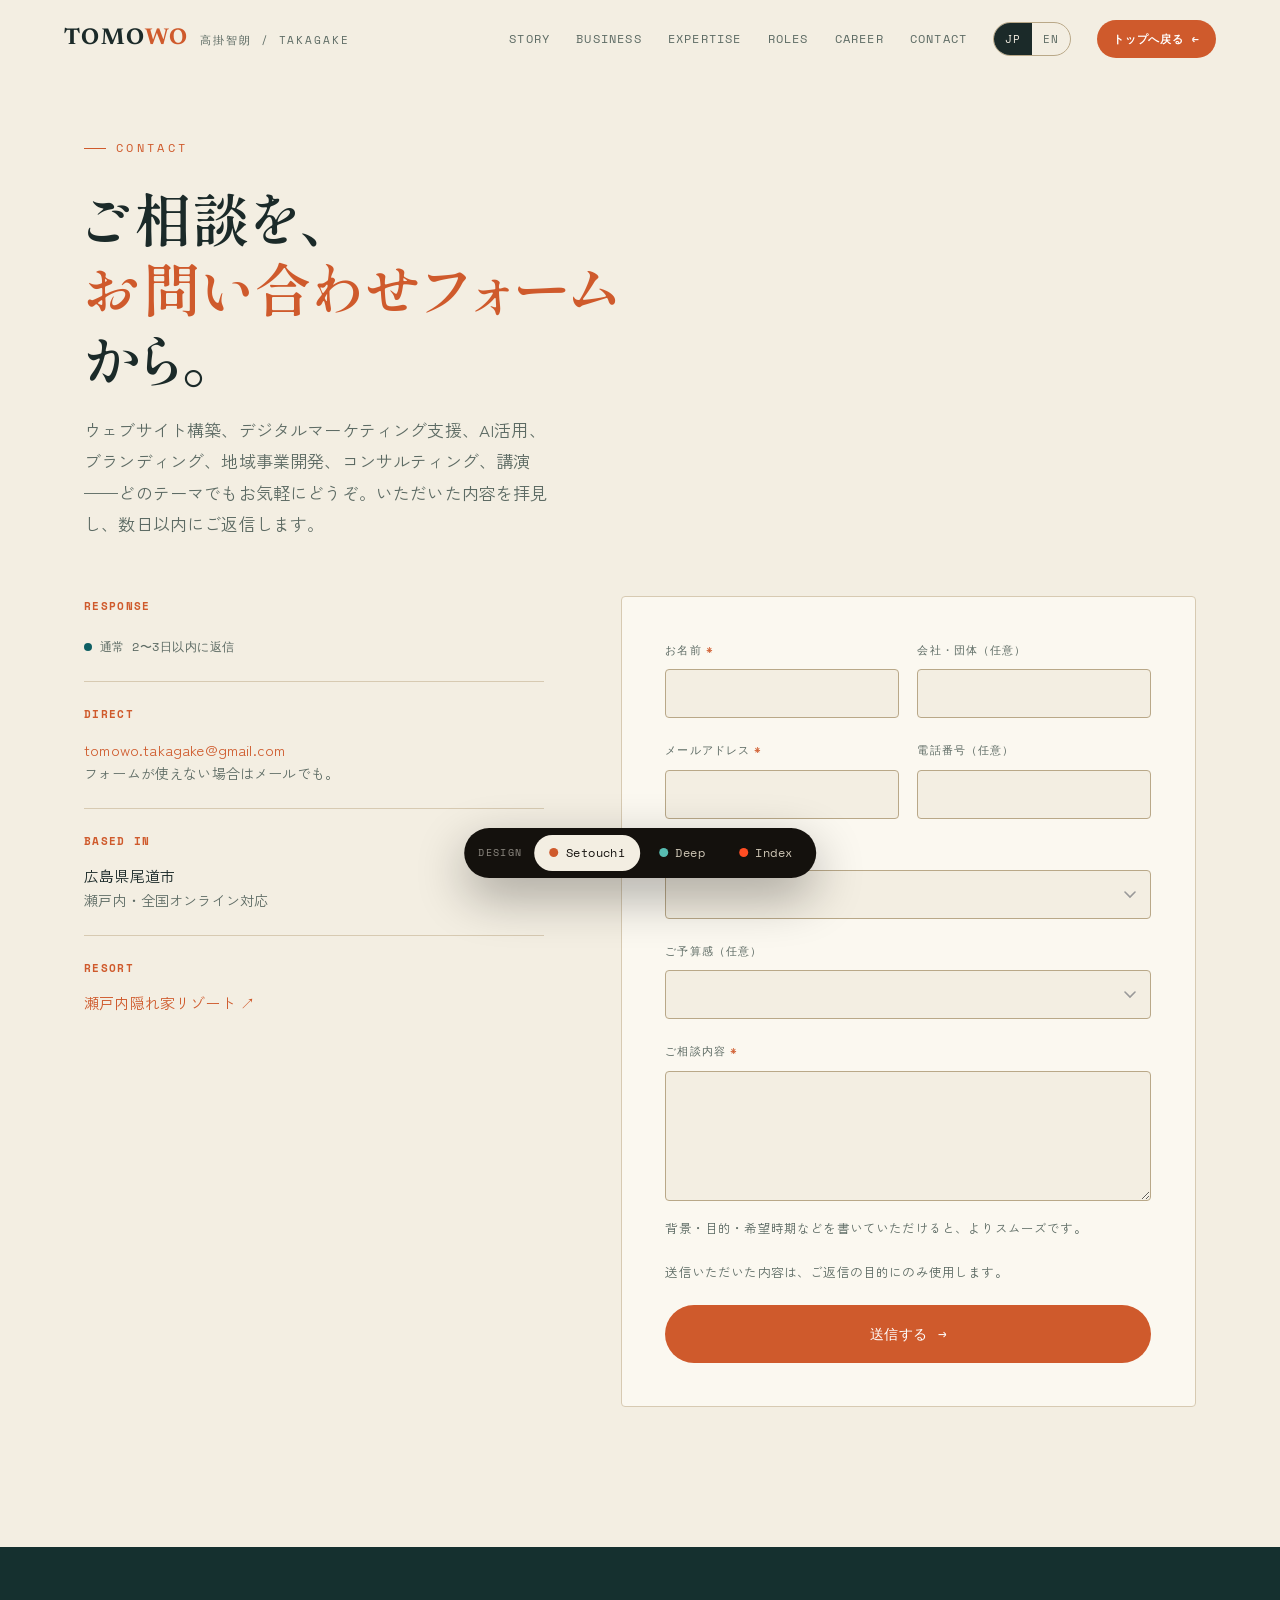
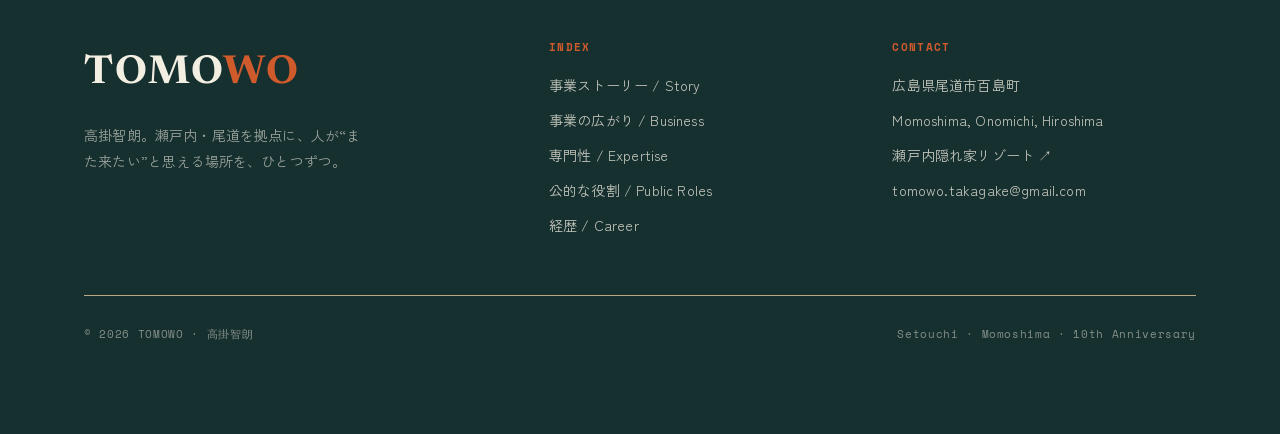
==== contact.html @ 4ad06f9c "Add files via upload" ====
<!DOCTYPE html>
<html lang="ja" data-theme="a" data-lang="jp">
<head>
<meta charset="UTF-8">
<meta name="viewport" content="width=device-width, initial-scale=1.0">

<!-- Google Tag Manager -->
<script>(function(w,d,s,l,i){w[l]=w[l]||[];w[l].push({'gtm.start':
new Date().getTime(),event:'gtm.js'});var f=d.getElementsByTagName(s)[0],
j=d.createElement(s),dl=l!='dataLayer'?'&l='+l:'';j.async=true;j.src=
'https://www.googletagmanager.com/gtm.js?id='+i+dl;f.parentNode.insertBefore(j,f);
})(window,document,'script','dataLayer','GTM-52GJ3D6');</script>
<!-- End Google Tag Manager -->

<!-- ============ SEO ============ -->
<title>お問い合わせ｜高掛智朗（TOMOWO）｜瀬戸内・尾道のデジタルマーケ & 地域事業</title>
<meta name="description" content="高掛智朗（TOMOWO）へのお問い合わせ。Webサイト構築、デジタルマーケティング支援、AI活用、ブランディング、地域事業開発、コンサルティング、講演のご相談はこちらのフォームから。瀬戸内・尾道を拠点に対応します。">
<meta name="robots" content="index, follow, max-image-preview:large">
<meta name="theme-color" content="#cf5a2c">
<link rel="canonical" href="https://takagake.github.io/tomowo/contact.html">

<meta property="og:type" content="website">
<meta property="og:site_name" content="TOMOWO — 高掛智朗">
<meta property="og:locale" content="ja_JP">
<meta property="og:title" content="お問い合わせ｜高掛智朗（TOMOWO）">
<meta property="og:description" content="Web構築・デジタルマーケ・AI活用・コンサル・講演のご相談はお問い合わせフォームから。">
<meta property="og:url" content="https://takagake.github.io/tomowo/contact.html">
<meta property="og:image" content="https://setouchikakuregaresorts.jp/ciela/wp-content/uploads/sites/2/2023/02/rotation_stay_02-1.jpeg">
<meta name="twitter:card" content="summary_large_image">

<link rel="preconnect" href="https://fonts.googleapis.com">
<link rel="preconnect" href="https://fonts.gstatic.com" crossorigin>
<link href="https://fonts.googleapis.com/css2?family=Newsreader:ital,opsz,wght@0,6..72,400;0,6..72,500;0,6..72,600;1,6..72,400&family=Schibsted+Grotesk:wght@400;500;600;700;800&family=Space+Grotesk:wght@400;500;600;700&family=Space+Mono:wght@400;700&family=Shippori+Mincho+B1:wght@500;600;700&family=Zen+Kaku+Gothic+New:wght@400;500;700;900&family=Noto+Sans+JP:wght@400;500;700&display=swap" rel="stylesheet">
<link rel="stylesheet" href="styles.css?v=8">

<!-- ============ STRUCTURED DATA ============ -->
<script type="application/ld+json">
{
  "@context": "https://schema.org",
  "@type": "ContactPage",
  "name": "お問い合わせ｜TOMOWO（高掛智朗）",
  "url": "https://takagake.github.io/tomowo/contact.html",
  "inLanguage": "ja",
  "isPartOf": { "@type": "WebSite", "name": "TOMOWO — 高掛智朗", "url": "https://takagake.github.io/tomowo/" },
  "about": {
    "@type": "Person",
    "name": "高掛智朗",
    "alternateName": "Takagake Tomoaki",
    "email": "mailto:tomowo.takagake@gmail.com",
    "url": "https://takagake.github.io/tomowo/"
  }
}
</script>
</head>
<body>
<!-- Google Tag Manager (noscript) -->
<noscript><iframe src="https://www.googletagmanager.com/ns.html?id=GTM-52GJ3D6"
height="0" width="0" style="display:none;visibility:hidden"></iframe></noscript>
<!-- End Google Tag Manager (noscript) -->

<!-- ============ NAV ============ -->
<nav class="nav">
  <a class="brand" href="index.html">
    <span class="logo">TOMO<b>WO</b></span>
    <span class="role"><span class="l-jp">高掛智朗 / Takagake</span><span class="l-en">Takagake Tomoaki</span></span>
  </a>
  <div class="nav-right">
    <div class="nav-links">
      <a href="index.html#story">STORY</a>
      <a href="index.html#business">BUSINESS</a>
      <a href="index.html#expertise">EXPERTISE</a>
      <a href="index.html#roles">ROLES</a>
      <a href="index.html#career">CAREER</a>
      <a href="contact.html" aria-current="page">CONTACT</a>
    </div>
    <div class="lang-toggle">
      <button data-lang="jp">JP</button>
      <button data-lang="en">EN</button>
    </div>
    <a href="index.html" class="nav-cta">
      <span class="l-jp">トップへ戻る</span><span class="l-en">Back to home</span>
      <span class="arr">←</span>
    </a>
  </div>
</nav>

<!-- ============ DIRECTION SWITCHER ============ -->
<div class="switcher" role="group" aria-label="Design direction">
  <span class="sw-label">Design</span>
  <button data-go="a"><span class="dot"></span><span class="sw-name">Setouchi</span></button>
  <button data-go="b"><span class="dot"></span><span class="sw-name">Deep</span></button>
  <button data-go="c"><span class="dot"></span><span class="sw-name">Index</span></button>
</div>

<!-- ============ CONTACT ============ -->
<main class="contact-main">
  <div class="wrap">
    <div class="contact-head">
      <div class="kicker">Contact</div>
      <h1>
        <span class="l-jp">ご相談を、<br><span class="accent">お問い合わせフォーム</span>から。</span>
        <span class="l-en">Let's talk —<br>through the <span class="accent">contact form</span>.</span>
      </h1>
      <p class="lead">
        <span class="l-jp">ウェブサイト構築、デジタルマーケティング支援、AI活用、ブランディング、地域事業開発、コンサルティング、講演——どのテーマでもお気軽にどうぞ。いただいた内容を拝見し、数日以内にご返信します。</span>
        <span class="l-en">Web builds, digital marketing, AI, branding, regional business development, consulting or talks — whatever the topic, feel free to reach out. I read every message and reply within a few days.</span>
      </p>
    </div>

    <div class="contact-grid">
      <!-- left rail -->
      <aside class="contact-aside">
        <div class="aside-block">
          <h4>Response</h4>
          <span class="resp"><span class="dot"></span><span class="l-jp">通常 2〜3日以内に返信</span><span class="l-en">Usually replies in 2–3 days</span></span>
        </div>
        <div class="aside-block">
          <h4>Direct</h4>
          <p><a href="mailto:tomowo.takagake@gmail.com">tomowo.takagake@gmail.com</a></p>
          <p class="muted"><span class="l-jp">フォームが使えない場合はメールでも。</span><span class="l-en">Prefer email? That works too.</span></p>
        </div>
        <div class="aside-block">
          <h4>Based in</h4>
          <p><span class="l-jp">広島県尾道市</span><span class="l-en">Onomichi, Hiroshima</span></p>
          <p class="muted"><span class="l-jp">瀬戸内・全国オンライン対応</span><span class="l-en">Setouchi · online nationwide</span></p>
        </div>
        <div class="aside-block">
          <h4>Resort</h4>
          <p><a href="https://setouchikakuregaresorts.jp/" target="_blank" rel="noopener">瀬戸内隠れ家リゾート ↗</a></p>
        </div>
      </aside>

      <!-- form -->
      <div class="form-card" id="formCard">
        <form class="contact-form" id="contactForm" novalidate>
          <!-- honeypot (anti-spam) -->
          <div class="honey" aria-hidden="true">
            <label>Leave this empty<input type="text" name="_honey" tabindex="-1" autocomplete="off"></label>
          </div>

          <div class="field-row">
            <div class="field" data-field>
              <label for="f-name"><span class="l-jp">お名前</span><span class="l-en">Name</span><span class="req">*</span></label>
              <input type="text" id="f-name" name="お名前" autocomplete="name" required>
              <div class="err-msg"><span class="l-jp">お名前をご入力ください</span><span class="l-en">Please enter your name</span></div>
            </div>
            <div class="field" data-field>
              <label for="f-company"><span class="l-jp">会社・団体（任意）</span><span class="l-en">Company (optional)</span></label>
              <input type="text" id="f-company" name="会社・団体" autocomplete="organization">
            </div>
          </div>

          <div class="field-row">
            <div class="field" data-field>
              <label for="f-email"><span class="l-jp">メールアドレス</span><span class="l-en">Email</span><span class="req">*</span></label>
              <input type="email" id="f-email" name="メールアドレス" autocomplete="email" required>
              <div class="err-msg"><span class="l-jp">正しいメールアドレスをご入力ください</span><span class="l-en">Please enter a valid email</span></div>
            </div>
            <div class="field" data-field>
              <label for="f-phone"><span class="l-jp">電話番号（任意）</span><span class="l-en">Phone (optional)</span></label>
              <input type="tel" id="f-phone" name="電話番号" autocomplete="tel">
            </div>
          </div>

          <div class="field" data-field>
            <label for="f-topic"><span class="l-jp">ご相談の種類</span><span class="l-en">Topic</span><span class="req">*</span></label>
            <select id="f-topic" name="ご相談の種類" required>
              <option value="" selected disabled hidden></option>
              <option>ウェブサイト構築</option>
              <option>デジタルマーケティング支援</option>
              <option>AI活用・業務効率化</option>
              <option>ブランディング・クリエイティブ</option>
              <option>地域事業開発・コンサルティング</option>
              <option>講演・登壇</option>
              <option>共同事業・パートナー</option>
              <option>その他</option>
            </select>
            <div class="err-msg"><span class="l-jp">種類をお選びください</span><span class="l-en">Please choose a topic</span></div>
          </div>

          <div class="field" data-field>
            <label for="f-budget"><span class="l-jp">ご予算感（任意）</span><span class="l-en">Budget (optional)</span></label>
            <select id="f-budget" name="ご予算感">
              <option value="" selected disabled hidden></option>
              <option>〜30万円</option>
              <option>30〜80万円</option>
              <option>80〜200万円</option>
              <option>200万円〜</option>
              <option>相談して決めたい</option>
            </select>
          </div>

          <div class="field" data-field>
            <label for="f-message"><span class="l-jp">ご相談内容</span><span class="l-en">Message</span><span class="req">*</span></label>
            <textarea id="f-message" name="ご相談内容" required placeholder=""></textarea>
            <div class="hint"><span class="l-jp">背景・目的・希望時期などを書いていただけると、よりスムーズです。</span><span class="l-en">Background, goals and timing help me reply faster.</span></div>
            <div class="err-msg"><span class="l-jp">ご相談内容をご入力ください</span><span class="l-en">Please enter your message</span></div>
          </div>

          <!-- FormSubmit config -->
          <input type="hidden" name="_subject" value="【TOMOWO】お問い合わせフォームより">
          <input type="hidden" name="_template" value="table">
          <input type="hidden" name="_captcha" value="false">

          <p class="form-consent">
            <span class="l-jp">送信いただいた内容は、ご返信の目的にのみ使用します。</span>
            <span class="l-en">Your details are used only to reply to your enquiry.</span>
          </p>

          <button type="submit" class="btn form-submit" id="submitBtn">
            <span class="btn-label"><span class="l-jp">送信する</span><span class="l-en">Send message</span></span>
            <span class="arr">→</span>
          </button>

          <div class="form-error" id="formError">
            <span>⚠️</span>
            <span>
              <span class="l-jp">送信に失敗しました。お手数ですが <a href="mailto:tomowo.takagake@gmail.com">メールで直接ご連絡</a> いただくか、時間をおいて再度お試しください。</span>
              <span class="l-en">Sending failed. Please <a href="mailto:tomowo.takagake@gmail.com">email me directly</a> or try again shortly.</span>
            </span>
          </div>
        </form>

        <!-- success state -->
        <div class="form-status">
          <div class="check">
            <svg viewBox="0 0 24 24" fill="none" stroke-width="2.4" stroke-linecap="round" stroke-linejoin="round"><path d="M20 6L9 17l-5-5"/></svg>
          </div>
          <h3><span class="l-jp">送信しました。ありがとうございます。</span><span class="l-en">Message sent. Thank you.</span></h3>
          <p><span class="l-jp">内容を確認のうえ、通常2〜3日以内にご返信します。<br>少々お待ちください。</span><span class="l-en">I'll review it and reply within 2–3 days.<br>Thanks for your patience.</span></p>
          <a href="index.html" class="btn ghost"><span class="l-jp">トップへ戻る</span><span class="l-en">Back to home</span></a>
        </div>
      </div>
    </div>
  </div>
</main>

<!-- ============ FOOTER ============ -->
<footer class="footer">
  <div class="wrap">
    <div class="footer-top">
      <div>
        <div class="logo">TOMO<b>WO</b></div>
        <p class="tagline">
          <span class="l-jp">高掛智朗。瀬戸内・尾道を拠点に、人が“また来たい”と思える場所を、ひとつずつ。</span>
          <span class="l-en">Takagake Tomoaki — based in Onomichi by the Seto Inland Sea, making places people want to return to, one at a time.</span>
        </p>
      </div>
      <div class="col">
        <h4>Index</h4>
        <a href="index.html#story"><span class="l-jp">事業ストーリー / Story</span><span class="l-en">Story</span></a>
        <a href="index.html#business"><span class="l-jp">事業の広がり / Business</span><span class="l-en">Business</span></a>
        <a href="index.html#expertise"><span class="l-jp">専門性 / Expertise</span><span class="l-en">Expertise</span></a>
        <a href="index.html#roles"><span class="l-jp">公的な役割 / Public Roles</span><span class="l-en">Public Roles</span></a>
        <a href="index.html#career"><span class="l-jp">経歴 / Career</span><span class="l-en">Career</span></a>
      </div>
      <div class="col">
        <h4>Contact</h4>
        <p class="l-jp">広島県尾道市百島町</p>
        <p>Momoshima, Onomichi, Hiroshima</p>
        <a href="https://setouchikakuregaresorts.jp/" target="_blank" rel="noopener"><span class="l-jp">瀬戸内隠れ家リゾート ↗</span><span class="l-en">Setouchi Kakurega Resort ↗</span></a>
        <a href="mailto:tomowo.takagake@gmail.com">tomowo.takagake@gmail.com</a>
      </div>
    </div>
    <div class="footer-bottom">
      <span><span class="l-jp">© 2026 TOMOWO · 高掛智朗</span><span class="l-en">© 2026 TOMOWO · Takagake Tomoaki</span></span>
      <span>Setouchi · Momoshima · 10th Anniversary</span>
    </div>
  </div>
</footer>

<script src="main.js?v=6"></script>
<script src="contact.js?v=1"></script>
</body>
</html>
---- styles.css ----
/* ============================================================
   TOMOWO — 高掛智朗 Landing Page
   Three design directions via [data-theme="a|b|c"]
   Bilingual JP/EN via [data-lang="jp|en"]
   ============================================================ */

/* ---------- Reset ---------- */
*, *::before, *::after { box-sizing: border-box; }
* { margin: 0; padding: 0; }
html { scroll-behavior: smooth; -webkit-text-size-adjust: 100%; }
body { min-height: 100vh; overflow-x: hidden; }
img { display: block; max-width: 100%; }
a { color: inherit; text-decoration: none; }
button { font: inherit; color: inherit; background: none; border: none; cursor: pointer; }
ul { list-style: none; }

/* ---------- Lang visibility ---------- */
html[data-lang="jp"] .l-en { display: none !important; }
html[data-lang="en"] .l-jp { display: none !important; }

/* ---------- EN mode: full-English promotions ---------- */
/* Hide decorative JP-only units & katakana readings when in English */
html[data-lang="en"] .stat .u { display: none; }
html[data-lang="en"] .biz-card .jp-name { display: none; }
/* Promote the existing English subtitle to primary for proper-noun rows */
html[data-lang="en"] .tl-main .co { display: none; }
html[data-lang="en"] .tl-main .co-en {
  font-family: var(--f-display); font-size: clamp(17px,2vw,21px);
  font-weight: 600; letter-spacing: 0; text-transform: none;
  color: inherit; margin-top: 0;
}
html[data-lang="en"][data-theme="c"] .tl-main .co-en { font-family: var(--f-space); }
html[data-lang="en"] .role-org { display: none; }
html[data-lang="en"] .role-org-en {
  font-family: var(--f-display); font-size: clamp(19px,2.3vw,25px);
  font-weight: 700; letter-spacing: .01em; text-transform: none;
  color: inherit; margin-bottom: 0;
}
html[data-lang="en"][data-theme="c"] .role-org-en { font-family: var(--f-space); }

/* ============================================================
   TOKENS
   ============================================================ */
:root {
  --maxw: 1240px;
  --pad: clamp(20px, 5vw, 80px);
  --space-mult: 1;
  --r: 4px;
  --ease: cubic-bezier(.22,.61,.36,1);

  /* fonts */
  --f-serif: "Newsreader", Georgia, serif;
  --f-grotesk: "Schibsted Grotesk", "Helvetica Neue", Arial, sans-serif;
  --f-space: "Space Grotesk", "Helvetica Neue", Arial, sans-serif;
  --f-jp-mincho: "Shippori Mincho B1", "Yu Mincho", serif;
  --f-jp-gothic: "Zen Kaku Gothic New", "Hiragino Kaku Gothic ProN", sans-serif;
  --f-mono: "Space Mono", "SFMono-Regular", monospace;
}

/* ---------- Theme A — SETOUCHI (editorial light) ---------- */
[data-theme="a"] {
  --bg: #f3eee2;
  --bg-2: #eae0cd;
  --bg-dark: #15302f;
  --surface: #fbf8f0;
  --ink: #1b2a29;
  --ink-2: #5d6b64;
  --ink-on-dark: #f3eee2;
  --line: #d7cab2;
  --line-strong: #b9a888;
  --accent: #cf5a2c;
  --accent-2: #0e5f63;
  --f-display: var(--f-serif);
  --f-jp-display: var(--f-jp-mincho);
  --f-body: var(--f-jp-gothic);
  --kicker-spacing: .28em;
  --h-weight: 500;
  --h-transform: none;
}

/* ---------- Theme B — DEEP (dark cinematic) ---------- */
[data-theme="b"] {
  --bg: #0a1f24;
  --bg-2: #0e2a30;
  --bg-dark: #061418;
  --surface: #11353c;
  --ink: #ece4d4;
  --ink-2: #9bb0ac;
  --ink-on-dark: #ece4d4;
  --line: rgba(236,228,212,.16);
  --line-strong: rgba(236,228,212,.34);
  --accent: #ee7c45;
  --accent-2: #58bcb1;
  --f-display: var(--f-grotesk);
  --f-jp-display: var(--f-jp-gothic);
  --f-body: var(--f-jp-gothic);
  --kicker-spacing: .34em;
  --h-weight: 700;
  --h-transform: none;
}

/* dark sections in theme C need light borders */
[data-theme="c"] .story, [data-theme="c"] .impact, [data-theme="c"] .footer {
  --line: rgba(246,244,236,.16);
  --line-strong: rgba(246,244,236,.36);
}

/* ---------- Theme C — INDEX (bold swiss) ---------- */
[data-theme="c"] {
  --bg: #f6f4ec;
  --bg-2: #eceadf;
  --bg-dark: #15140f;
  --surface: #ffffff;
  --ink: #141310;
  --ink-2: #6a685f;
  --ink-on-dark: #f6f4ec;
  --line: #1a1916;
  --line-strong: #1a1916;
  --accent: #ff4d23;
  --accent-2: #141310;
  --f-display: var(--f-space);
  --f-jp-display: var(--f-jp-gothic);
  --f-body: var(--f-jp-gothic);
  --kicker-spacing: .26em;
  --h-weight: 700;
  --h-transform: none;
}

/* ============================================================
   BASE
   ============================================================ */
body {
  background: var(--bg);
  color: var(--ink);
  font-family: var(--f-body);
  font-size: 17px;
  line-height: 1.85;
  letter-spacing: .01em;
  font-feature-settings: "palt" 1;
  transition: background .5s var(--ease), color .5s var(--ease);
}

.wrap { max-width: var(--maxw); margin: 0 auto; padding-inline: var(--pad); }

section { position: relative; }
.section { padding-block: calc(clamp(72px, 11vw, 150px) * var(--space-mult)); }

/* ---------- Kicker / eyebrow ---------- */
.kicker {
  font-family: var(--f-mono);
  font-size: 12px;
  letter-spacing: var(--kicker-spacing);
  text-transform: uppercase;
  color: var(--accent);
  display: inline-flex;
  align-items: center;
  gap: 10px;
  font-weight: 400;
}
.kicker::before {
  content: "";
  width: 22px; height: 1px;
  background: var(--accent);
  display: inline-block;
}
[data-theme="c"] .kicker { color: var(--ink); }
[data-theme="c"] .kicker::before { background: var(--accent); width: 14px; height: 14px; border-radius: 0; }

/* ---------- Headings ---------- */
.h-en {
  font-family: var(--f-display);
  font-weight: var(--h-weight);
  line-height: .98;
  letter-spacing: -0.02em;
  text-transform: var(--h-transform);
}
.h-jp {
  font-family: var(--f-jp-display);
  font-weight: 600;
  line-height: 1.32;
  letter-spacing: .02em;
}
[data-theme="a"] .h-jp { font-weight: 600; }
[data-theme="b"] .h-jp { font-weight: 700; }
[data-theme="c"] .h-jp { font-weight: 700; }

.section-head { margin-bottom: clamp(36px, 6vw, 64px); }
.section-head .kicker { margin-bottom: 22px; }
.section-head h2.h-jp { font-size: clamp(28px, 4.4vw, 50px); }
.section-head .sub-en {
  font-family: var(--f-display);
  font-size: clamp(15px, 2vw, 19px);
  color: var(--ink-2);
  letter-spacing: 0;
  margin-top: 10px;
  font-weight: 400;
}
[data-theme="c"] .section-head .sub-en { font-family: var(--f-mono); font-size: 13px; text-transform: uppercase; letter-spacing: .12em; }

.lead { font-size: clamp(17px, 2vw, 20px); color: var(--ink); max-width: 62ch; }
.muted { color: var(--ink-2); }

/* ============================================================
   NAV
   ============================================================ */
.nav {
  position: fixed; top: 0; left: 0; right: 0; z-index: 100;
  display: flex; align-items: center; justify-content: space-between;
  padding: 18px var(--pad);
  transition: background .4s var(--ease), border-color .4s var(--ease), padding .4s var(--ease);
  border-bottom: 1px solid transparent;
}
.nav.scrolled {
  background: color-mix(in oklab, var(--bg) 86%, transparent);
  backdrop-filter: blur(14px) saturate(1.2);
  border-bottom: 1px solid var(--line);
  padding-block: 12px;
}
.brand { display: flex; align-items: baseline; gap: 12px; }
.brand .logo {
  font-family: var(--f-display);
  font-weight: 700;
  font-size: 23px;
  letter-spacing: .06em;
  color: var(--ink);
}
[data-theme="c"] .brand .logo { font-family: var(--f-space); }
.brand .logo b { color: var(--accent); }
.brand .role {
  font-family: var(--f-mono);
  font-size: 10.5px; letter-spacing: .18em; text-transform: uppercase;
  color: var(--ink-2);
}
.nav-right { display: flex; align-items: center; gap: 26px; }
.nav-links { display: flex; gap: 26px; }
.nav-links a {
  font-family: var(--f-mono); font-size: 12px; letter-spacing: .1em;
  text-transform: uppercase; color: var(--ink-2);
  transition: color .25s;
}
.nav-links a:hover { color: var(--accent); }
.lang-toggle {
  display: flex; border: 1px solid var(--line-strong); border-radius: 100px; overflow: hidden;
}
.lang-toggle button {
  font-family: var(--f-mono); font-size: 11px; letter-spacing: .08em;
  padding: 6px 11px; color: var(--ink-2);
}
.lang-toggle button.active { background: var(--ink); color: var(--bg); }
[data-theme="c"] .lang-toggle { border-radius: 0; }

.nav-cta {
  display: inline-flex; align-items: center; gap: 8px;
  font-family: var(--f-mono); font-size: 11px; letter-spacing: .08em;
  text-transform: uppercase; font-weight: 600;
  padding: 9px 16px; border-radius: 100px;
  background: var(--accent); color: #fff;
  white-space: nowrap; transition: transform .25s, opacity .25s, background .25s;
}
.nav-cta:hover { opacity: .9; transform: translateY(-1px); }
.nav-cta .arr { transition: transform .25s; }
.nav-cta:hover .arr { transform: translateX(3px); }
[data-theme="c"] .nav-cta { border-radius: 0; }

@media (max-width: 880px) { .nav-links { display: none; } }
@media (max-width: 600px) { .nav-cta { display: none; } }

/* ============================================================
   DIRECTION SWITCHER (floating)
   ============================================================ */
.switcher {
  position: fixed; z-index: 120;
  bottom: 22px; left: 50%; transform: translateX(-50%);
  display: flex; align-items: center; gap: 4px;
  padding: 7px 8px;
  background: #14110d; color: #f3eee2;
  border-radius: 100px;
  box-shadow: 0 18px 50px rgba(0,0,0,.32);
  font-family: var(--f-mono);
}
.switcher .sw-label { font-size: 10px; letter-spacing: .14em; text-transform: uppercase; opacity: .55; padding: 0 8px 0 6px; }
.switcher button {
  font-size: 12px; letter-spacing: .04em;
  color: #cfc7b6; padding: 7px 15px; border-radius: 100px;
  display: flex; align-items: center; gap: 7px;
  transition: background .25s, color .25s;
}
.switcher button .dot { width: 9px; height: 9px; border-radius: 50%; display: inline-block; }
.switcher button[data-go="a"] .dot { background: #cf5a2c; }
.switcher button[data-go="b"] .dot { background: #58bcb1; }
.switcher button[data-go="c"] .dot { background: #ff4d23; }
.switcher button.active { background: #f3eee2; color: #14110d; }
@media (max-width: 560px) { .switcher .sw-name { display: none; } .switcher button { padding: 8px 12px; } }

/* ============================================================
   BUTTONS
   ============================================================ */
.btn {
  display: inline-flex; align-items: center; gap: 10px;
  font-family: var(--f-mono); font-size: 13px; letter-spacing: .04em;
  padding: 15px 26px; border-radius: 100px;
  background: var(--accent); color: #fff;
  transition: transform .25s var(--ease), box-shadow .25s, background .25s;
  white-space: nowrap;
}
.btn:hover { transform: translateY(-2px); box-shadow: 0 14px 30px color-mix(in oklab, var(--accent) 40%, transparent); }
.btn .arr { transition: transform .25s var(--ease); }
.btn:hover .arr { transform: translateX(4px); }
.btn.ghost { background: transparent; color: var(--ink); border: 1px solid var(--line-strong); }
.btn.ghost:hover { background: var(--ink); color: var(--bg); box-shadow: none; }
[data-theme="c"] .btn { border-radius: 0; }
[data-theme="c"] .btn.ghost { border-radius: 0; }

/* ============================================================
   HERO
   ============================================================ */
.hero { position: relative; padding-top: calc(clamp(120px, 16vw, 180px) * var(--space-mult)); padding-bottom: calc(clamp(60px, 9vw, 110px) * var(--space-mult)); overflow: hidden; }
.hero-grid {
  display: grid; grid-template-columns: 1.05fr .95fr; gap: clamp(28px, 5vw, 70px); align-items: center;
}
.hero-kicker { margin-bottom: 26px; }
.hero h1.h-jp {
  font-size: clamp(32px, 5vw, 58px);
  line-height: 1.18;
  letter-spacing: .01em;
  margin-bottom: 26px;
}
.hero h1 .accent { color: var(--accent); }
[data-theme="a"] .hero h1.h-jp { font-weight: 600; }
.hero .hero-en {
  font-family: var(--f-display);
  font-size: clamp(15px, 2vw, 19px);
  font-weight: 400; line-height: 1.5; color: var(--ink-2);
  max-width: 46ch; margin-bottom: 16px; letter-spacing: 0;
}
[data-theme="c"] .hero .hero-en { font-family: var(--f-mono); font-size: 13px; letter-spacing: .04em; }
.hero .hero-sub { font-size: 16px; color: var(--ink); max-width: 42ch; margin-bottom: 34px; }
.hero-cta { display: flex; gap: 14px; flex-wrap: wrap; }

.hero-figure { position: relative; }
.hero-figure .photo {
  position: relative; aspect-ratio: 4/5; overflow: hidden; border-radius: var(--r);
  background-size: cover; background-position: center;
}
.hero-figure img { width: 100%; height: 100%; object-fit: cover; }
.hero-figure .cap {
  position: absolute; left: 16px; bottom: 16px;
  font-family: var(--f-mono); font-size: 11px; letter-spacing: .08em;
  color: #fff; background: rgba(0,0,0,.42); backdrop-filter: blur(4px);
  padding: 7px 12px; border-radius: 100px;
}
[data-theme="c"] .hero-figure .photo { border-radius: 0; border: 1.5px solid var(--ink); }
[data-theme="c"] .hero-figure .cap { border-radius: 0; }
[data-theme="b"] .hero-figure .photo { box-shadow: 0 30px 70px rgba(0,0,0,.5); }
[data-theme="a"] .hero-figure .photo { box-shadow: 0 24px 60px rgba(40,30,15,.18); }

.hero-figure .badge {
  position: absolute; top: -18px; right: -18px;
  width: 116px; height: 116px; border-radius: 50%;
  background: var(--accent); color: #fff;
  display: grid; place-items: center; text-align: center;
  font-family: var(--f-mono); font-size: 10px; letter-spacing: .1em; line-height: 1.5;
  text-transform: uppercase; transform: rotate(-8deg);
  box-shadow: 0 12px 30px color-mix(in oklab, var(--accent) 40%, transparent);
}
[data-theme="c"] .hero-figure .badge { border-radius: 0; }

@media (max-width: 860px) {
  .hero-grid { grid-template-columns: 1fr; }
  .hero-figure { order: -1; max-width: 440px; }
}

/* ============================================================
   MARQUEE (company strip)
   ============================================================ */
.marquee { border-block: 1px solid var(--line); overflow: hidden; padding-block: 22px; background: var(--bg); }
.marquee-track { display: flex; gap: 56px; width: max-content; animation: slide 32s linear infinite; }
.marquee:hover .marquee-track { animation-play-state: paused; }
.marquee span { font-family: var(--f-display); font-size: 19px; color: var(--ink-2); letter-spacing: .02em; white-space: nowrap; opacity: .8; }
[data-theme="c"] .marquee span { font-family: var(--f-space); font-weight: 500; }
.marquee span b { color: var(--accent); font-weight: inherit; }
@keyframes slide { to { transform: translateX(-50%); } }

/* ============================================================
   STATS
   ============================================================ */
.stats { background: var(--bg-2); }
[data-theme="b"] .stats { background: var(--bg-2); }
.stats-grid { display: grid; grid-template-columns: repeat(3, 1fr); gap: 1px; background: var(--line); border: 1px solid var(--line); }
.stat { background: var(--bg-2); padding: clamp(26px, 4vw, 46px) clamp(20px,3vw,38px); }
[data-theme="b"] .stat { background: var(--bg); }
.stat .num {
  font-family: var(--f-display); font-weight: 600;
  font-size: clamp(40px, 6vw, 68px); line-height: 1; letter-spacing: -.02em;
  color: var(--ink); display: flex; align-items: baseline; gap: 4px;
}
.stat .num .u { font-size: .42em; color: var(--accent); font-family: var(--f-mono); letter-spacing: 0; }
.stat .lab { margin-top: 14px; font-size: 14px; color: var(--ink-2); }
.stat .lab-en { font-family: var(--f-mono); font-size: 10.5px; letter-spacing: .12em; text-transform: uppercase; color: var(--accent); margin-top: 4px; }
@media (max-width: 720px) { .stats-grid { grid-template-columns: repeat(2,1fr); } }

/* ============================================================
   STORY
   ============================================================ */
.story { background: var(--bg-dark); color: var(--ink-on-dark); }
.story .kicker { color: var(--accent); }
.story .quote {
  font-family: var(--f-jp-display); font-weight: 600;
  font-size: clamp(24px, 3.6vw, 42px); line-height: 1.5; letter-spacing: .02em;
  max-width: 22ch; margin-bottom: 40px;
}
[data-theme="a"] .story .quote { font-family: var(--f-jp-mincho); }
.story .quote .accent { color: var(--accent); }
.story-body { display: grid; grid-template-columns: 1fr 1fr; gap: clamp(30px,5vw,70px); align-items: start; }
.story-body p { color: color-mix(in oklab, var(--ink-on-dark) 82%, transparent); margin-bottom: 18px; }
.story-en { font-family: var(--f-display); font-size: 15px; line-height: 1.7; color: color-mix(in oklab, var(--ink-on-dark) 60%, transparent); letter-spacing: 0; }
[data-theme="c"] .story-en { font-family: var(--f-mono); font-size: 12.5px; }

/* mini timeline inside story */
.mini-tl { display: grid; gap: 0; }
.mini-tl .row {
  display: grid; grid-template-columns: 88px 1fr; gap: 18px;
  padding: 18px 0; border-top: 1px solid var(--line-strong);
}
.mini-tl .row:last-child { border-bottom: 1px solid var(--line-strong); }
.mini-tl .yr { font-family: var(--f-mono); font-size: 14px; color: var(--accent-2); letter-spacing: .04em; }
.mini-tl .ev .t { font-weight: 600; }
.mini-tl .ev .d { font-size: 13.5px; color: color-mix(in oklab, var(--ink-on-dark) 60%, transparent); }
@media (max-width: 760px) { .story-body { grid-template-columns: 1fr; } }

/* ============================================================
   BUSINESS PORTFOLIO
   ============================================================ */
.biz-grid { display: grid; grid-template-columns: repeat(3, 1fr); gap: 22px; }
.biz-card {
  background: var(--surface); border: 1px solid var(--line); border-radius: var(--r);
  overflow: hidden; display: flex; flex-direction: column;
  transition: transform .35s var(--ease), box-shadow .35s;
}
.biz-card:hover { transform: translateY(-5px); box-shadow: 0 22px 50px rgba(20,15,5,.12); }
[data-theme="b"] .biz-card:hover { box-shadow: 0 22px 50px rgba(0,0,0,.45); }
[data-theme="c"] .biz-card { border-radius: 0; border-width: 1.5px; }
[data-theme="c"] .biz-card:hover { transform: translateY(-5px); box-shadow: 8px 8px 0 var(--accent); }
.biz-card .ph { aspect-ratio: 16/11; }
.biz-card .card-img { aspect-ratio: 16/11; overflow: hidden; background: var(--bg-2); }
.biz-card .card-img img { width: 100%; height: 100%; object-fit: cover; transition: transform .7s var(--ease); }
.biz-card:hover .card-img img { transform: scale(1.05); }
.biz-card .body { padding: 22px 22px 26px; display: flex; flex-direction: column; gap: 8px; flex: 1; }
.biz-card .tag { font-family: var(--f-mono); font-size: 10.5px; letter-spacing: .12em; text-transform: uppercase; color: var(--accent); }
.biz-card h3 { font-family: var(--f-display); font-size: 24px; font-weight: 600; letter-spacing: .01em; }
[data-theme="c"] .biz-card h3 { font-family: var(--f-space); }
.biz-card .jp-name { font-family: var(--f-jp-display); font-size: 14px; color: var(--ink-2); margin-top: -4px; }
.biz-card p { font-size: 14px; color: var(--ink-2); line-height: 1.7; }
.biz-card .yr { margin-top: auto; font-family: var(--f-mono); font-size: 11px; color: var(--ink-2); letter-spacing: .08em; padding-top: 8px; }
@media (max-width: 920px) { .biz-grid { grid-template-columns: repeat(2,1fr); } }
@media (max-width: 580px) { .biz-grid { grid-template-columns: 1fr; } }

/* ============================================================
   PHOTO PLACEHOLDER
   ============================================================ */
.ph {
  position: relative; overflow: hidden;
  background:
    repeating-linear-gradient(135deg, color-mix(in oklab, var(--accent) 7%, var(--bg-2)) 0 14px, color-mix(in oklab, var(--accent) 4%, var(--bg-2)) 14px 28px);
  display: grid; place-items: center;
}
[data-theme="b"] .ph { background: repeating-linear-gradient(135deg, #123a40 0 14px, #0f3036 14px 28px); }
.ph .ph-inner { text-align: center; padding: 16px; }
.ph .ph-ic { width: 34px; height: 34px; margin: 0 auto 10px; opacity: .5; color: var(--accent); }
.ph .ph-t { font-family: var(--f-mono); font-size: 11px; letter-spacing: .1em; text-transform: uppercase; color: var(--ink-2); }
.ph .ph-s { font-family: var(--f-jp-display); font-size: 13px; color: var(--ink-2); margin-top: 3px; }
[data-theme="b"] .ph .ph-t, [data-theme="b"] .ph .ph-s { color: #8fa6a2; }

/* ============================================================
   EXPERTISE
   ============================================================ */
.exp-grid { display: grid; grid-template-columns: repeat(3,1fr); gap: 1px; background: var(--line); border: 1px solid var(--line); }
.exp { background: var(--bg); padding: clamp(28px,3.5vw,42px); display: flex; flex-direction: column; gap: 14px; }
.exp .no { font-family: var(--f-mono); font-size: 12px; color: var(--accent); letter-spacing: .1em; }
.exp h3 { font-family: var(--f-jp-display); font-size: clamp(20px,2.4vw,26px); font-weight: 600; line-height: 1.4; }
.exp .h3en { font-family: var(--f-display); font-size: 14px; color: var(--ink-2); letter-spacing: 0; margin-top: -8px; }
[data-theme="c"] .exp .h3en { font-family: var(--f-mono); font-size: 11px; letter-spacing: .1em; text-transform: uppercase; }
.exp p { font-size: 14.5px; color: var(--ink-2); }
.exp .chips { display: flex; flex-wrap: wrap; gap: 7px; margin-top: 4px; }
.exp .chips span { font-family: var(--f-mono); font-size: 10.5px; letter-spacing: .04em; color: var(--ink); border: 1px solid var(--line-strong); padding: 4px 10px; border-radius: 100px; }
[data-theme="c"] .exp .chips span { border-radius: 0; }
@media (max-width: 880px) { .exp-grid { grid-template-columns: 1fr; } }

/* ============================================================
   TIMELINE (career)
   ============================================================ */
.timeline { background: var(--bg-2); }
[data-theme="b"] .timeline { background: var(--bg-2); }
.tl { border-top: 1px solid var(--line-strong); }
.tl-row {
  display: grid; grid-template-columns: 120px 1fr auto; gap: clamp(16px,3vw,44px);
  padding: clamp(20px,2.6vw,32px) 6px; border-bottom: 1px solid var(--line);
  align-items: baseline; transition: background .3s, padding-left .3s;
}
.tl-row:hover { background: color-mix(in oklab, var(--accent) 7%, transparent); padding-left: 16px; }
.tl-yr { font-family: var(--f-display); font-size: clamp(20px,2.4vw,28px); font-weight: 600; color: var(--accent); letter-spacing: 0; }
.tl-main .co { font-family: var(--f-jp-display); font-weight: 600; font-size: clamp(17px,2vw,21px); }
.tl-main .co-en { font-family: var(--f-mono); font-size: 10.5px; letter-spacing: .1em; text-transform: uppercase; color: var(--ink-2); margin-top: 2px; }
.tl-main .desc { font-size: 14px; color: var(--ink-2); margin-top: 8px; max-width: 60ch; }
.tl-flag {
  font-family: var(--f-mono); font-size: 10.5px; letter-spacing: .06em;
  color: var(--accent); border: 1px solid var(--accent); padding: 5px 11px; border-radius: 100px;
  white-space: nowrap; text-align: center;
}
[data-theme="c"] .tl-flag { border-radius: 0; }
@media (max-width: 760px) {
  .tl-row { grid-template-columns: 76px 1fr; }
  .tl-flag { grid-column: 2; justify-self: start; margin-top: 8px; }
}

/* ============================================================
   IMPACT
   ============================================================ */
.impact { background: var(--bg-dark); color: var(--ink-on-dark); }
.impact .kicker { color: var(--accent); }
.impact-head h2 { font-family: var(--f-jp-display); font-size: clamp(26px,4vw,46px); font-weight: 600; line-height: 1.4; max-width: 20ch; }
.impact-grid { display: grid; grid-template-columns: repeat(3,1fr); gap: 22px; margin-top: clamp(36px,5vw,60px); }
.impact-card { border: 1px solid var(--line-strong); border-radius: var(--r); padding: clamp(24px,3vw,34px); }
[data-theme="c"] .impact-card { border-radius: 0; }
.impact-card .ar { font-family: var(--f-mono); font-size: 12px; color: var(--accent-2); letter-spacing: .04em; margin-bottom: 18px; display: flex; gap: 10px; align-items: center; }
.impact-card .ar::before { content: ""; width: 26px; height: 1px; background: var(--accent-2); }
.impact-card .from { font-size: 14px; color: color-mix(in oklab, var(--ink-on-dark) 55%, transparent); }
.impact-card .to { font-family: var(--f-jp-display); font-weight: 600; font-size: 19px; margin-top: 6px; line-height: 1.5; }
@media (max-width: 820px) { .impact-grid { grid-template-columns: 1fr; } }

/* ============================================================
   PUBLIC ROLES / AUTHORITY
   ============================================================ */
.roles { background: var(--bg-2); }
.roles-grid { display: grid; grid-template-columns: 1fr 1fr; gap: 22px; }
.role-card {
  display: grid; grid-template-columns: auto 1fr; gap: clamp(18px,2.4vw,28px);
  background: var(--surface); border: 1px solid var(--line); border-radius: var(--r);
  padding: clamp(26px,3.4vw,40px);
  transition: transform .35s var(--ease), box-shadow .35s;
}
.role-card:hover { transform: translateY(-4px); box-shadow: 0 20px 46px rgba(20,15,5,.12); }
[data-theme="b"] .role-card:hover { box-shadow: 0 20px 46px rgba(0,0,0,.45); }
[data-theme="c"] .role-card { border-radius: 0; border-width: 1.5px; }
[data-theme="c"] .role-card:hover { transform: translateY(-4px); box-shadow: 8px 8px 0 var(--accent); }
.role-emblem {
  width: 58px; height: 58px; border-radius: 50%;
  border: 1.5px solid var(--accent); color: var(--accent);
  display: grid; place-items: center;
  font-family: var(--f-jp-display); font-weight: 700; font-size: 24px;
  flex-shrink: 0;
}
[data-theme="c"] .role-emblem { border-radius: 0; }
.role-org-en { font-family: var(--f-mono); font-size: 11px; letter-spacing: .1em; text-transform: uppercase; color: var(--ink-2); margin-bottom: 6px; }
.role-org { font-family: var(--f-jp-display); font-weight: 700; font-size: clamp(19px,2.3vw,25px); line-height: 1.3; letter-spacing: .01em; }
.role-pill {
  display: inline-block; margin: 12px 0 14px;
  font-family: var(--f-mono); font-size: 11.5px; letter-spacing: .03em;
  color: var(--accent); border: 1px solid color-mix(in oklab, var(--accent) 50%, transparent);
  padding: 6px 13px; border-radius: 100px;
}
[data-theme="c"] .role-pill { border-radius: 0; }
.role-card p { font-size: 14.5px; color: var(--ink-2); line-height: 1.75; }
.role-tag { margin-top: 16px; font-family: var(--f-mono); font-size: 10.5px; letter-spacing: .08em; color: var(--ink-2); padding-top: 14px; border-top: 1px solid var(--line); }
.role-link { display: inline-flex; align-items: center; gap: 6px; margin-top: 14px; font-family: var(--f-mono); font-size: 12px; letter-spacing: .04em; color: var(--accent); transition: gap .25s; }
.role-link:hover { gap: 11px; }
@media (max-width: 820px) {
  .roles-grid { grid-template-columns: 1fr; }
}
@media (max-width: 480px) {
  .role-card { grid-template-columns: 1fr; }
}

/* ============================================================
   RECOGNITION
   ============================================================ */
.rec-grid { display: grid; grid-template-columns: 1.1fr 1fr; gap: clamp(28px,5vw,64px); align-items: center; }
.rec-list { display: grid; gap: 0; }
.rec-item { display: grid; grid-template-columns: auto 1fr; gap: 18px; padding: 22px 0; border-top: 1px solid var(--line); align-items: start; }
.rec-item:last-child { border-bottom: 1px solid var(--line); }
.rec-item .mk { font-family: var(--f-display); font-weight: 600; font-size: 22px; color: var(--accent); line-height: 1; min-width: 40px; }
.rec-item .tx .t { font-family: var(--f-jp-display); font-weight: 600; font-size: 16px; }
.rec-item .tx .s { font-size: 13px; color: var(--ink-2); margin-top: 3px; }
.rec-photo { aspect-ratio: 4/5; border-radius: var(--r); overflow: hidden; background: var(--bg-2); }
.rec-photo img { width: 100%; height: 100%; object-fit: cover; }
[data-theme="c"] .rec-photo { border-radius: 0; border: 1.5px solid var(--ink); }
@media (max-width: 820px) { .rec-grid { grid-template-columns: 1fr; } .rec-photo { display: none; } }

/* ============================================================
   CTA / SERVICES
   ============================================================ */
.cta { background: var(--accent); color: #fff; }
.cta .kicker { color: rgba(255,255,255,.85); }
.cta .kicker::before { background: rgba(255,255,255,.85); }
.cta h2 { font-family: var(--f-jp-display); font-size: clamp(28px,4.4vw,52px); font-weight: 700; line-height: 1.35; margin-bottom: 14px; }
.cta .cta-en { font-family: var(--f-display); font-size: 17px; opacity: .85; margin-bottom: 40px; letter-spacing: 0; }
[data-theme="c"] .cta .cta-en { font-family: var(--f-mono); font-size: 13px; text-transform: uppercase; letter-spacing: .1em; }
.svc-grid { display: grid; grid-template-columns: repeat(3,1fr); gap: 1px; background: rgba(255,255,255,.28); border: 1px solid rgba(255,255,255,.28); margin-bottom: 46px; }
.svc { background: var(--accent); padding: clamp(24px,3vw,34px); }
.svc .n { font-family: var(--f-mono); font-size: 11px; letter-spacing: .1em; opacity: .7; }
.svc h3 { font-family: var(--f-jp-display); font-size: 21px; font-weight: 600; margin: 12px 0 8px; }
.svc p { font-size: 13.5px; opacity: .9; line-height: 1.7; }
.cta-actions { display: flex; gap: 14px; flex-wrap: wrap; align-items: center; }
.cta .btn { background: #fff; color: var(--accent); }
.cta .btn:hover { box-shadow: 0 14px 30px rgba(0,0,0,.25); }
.cta .btn.ghost { background: transparent; color: #fff; border-color: rgba(255,255,255,.5); }
.cta .btn.ghost:hover { background: #fff; color: var(--accent); }
@media (max-width: 820px) { .svc-grid { grid-template-columns: 1fr; } }

/* ============================================================
   FOOTER
   ============================================================ */
.footer { background: var(--bg-dark); color: var(--ink-on-dark); padding-block: clamp(56px,7vw,90px); }
.footer-top { display: grid; grid-template-columns: 1.4fr 1fr 1fr; gap: 40px; padding-bottom: 48px; border-bottom: 1px solid var(--line-strong); }
.footer .logo { font-family: var(--f-display); font-weight: 700; font-size: 40px; letter-spacing: .04em; }
[data-theme="c"] .footer .logo { font-family: var(--f-space); }
.footer .logo b { color: var(--accent); }
.footer .tagline { color: color-mix(in oklab, var(--ink-on-dark) 60%, transparent); margin-top: 12px; max-width: 36ch; font-size: 14px; }
.footer .col h4 { font-family: var(--f-mono); font-size: 11px; letter-spacing: .12em; text-transform: uppercase; color: var(--accent); margin-bottom: 16px; }
.footer .col a, .footer .col p { display: block; font-size: 14px; color: color-mix(in oklab, var(--ink-on-dark) 78%, transparent); margin-bottom: 9px; }
.footer .col a:hover { color: var(--accent); }
.footer-bottom { display: flex; justify-content: space-between; flex-wrap: wrap; gap: 12px; padding-top: 28px; font-family: var(--f-mono); font-size: 11px; letter-spacing: .06em; color: color-mix(in oklab, var(--ink-on-dark) 50%, transparent); }
@media (max-width: 760px) { .footer-top { grid-template-columns: 1fr; gap: 30px; } }

/* ============================================================
   REVEAL ANIMATION
   ============================================================ */
@media (prefers-reduced-motion: no-preference) {
  .js .reveal { opacity: 0; transform: translateY(26px); transition: opacity .8s var(--ease), transform .8s var(--ease); }
  .reveal.in { opacity: 1; transform: none; }
  .reveal.d1 { transition-delay: .08s; }
  .reveal.d2 { transition-delay: .16s; }
  .reveal.d3 { transition-delay: .24s; }
}

/* ============================================================
   SECTION LABEL (floating side index for theme C flavor)
   ============================================================ */
.sec-num {
  position: absolute; top: clamp(40px,6vw,70px); right: var(--pad);
  font-family: var(--f-mono); font-size: 11px; letter-spacing: .14em; color: var(--ink-2); opacity: .5;
}

/* ============================================================
   CONTACT PAGE
   ============================================================ */
.contact-main { padding-top: clamp(110px, 14vh, 160px); }
.contact-head { margin-bottom: clamp(36px, 5vw, 56px); }
.contact-head .kicker { margin-bottom: 22px; }
.contact-head h1 {
  font-family: var(--f-jp-display); font-weight: 600;
  font-size: clamp(30px, 5vw, 58px); line-height: 1.22; letter-spacing: .01em;
  max-width: 16ch;
}
.contact-head h1 .accent { color: var(--accent); }
.contact-head .lead {
  margin-top: 20px; max-width: 52ch; font-size: clamp(15px, 1.5vw, 17px);
  line-height: 1.85; color: var(--ink-2);
}

.contact-grid {
  display: grid; grid-template-columns: 1fr 1.25fr;
  gap: clamp(36px, 6vw, 84px); align-items: start;
  padding-bottom: clamp(80px, 11vw, 140px);
}

/* ---- left rail ---- */
.contact-aside .aside-block { padding: 22px 0; border-top: 1px solid var(--line); }
.contact-aside .aside-block:first-child { border-top: none; padding-top: 0; }
.contact-aside h4 {
  font-family: var(--f-mono); font-size: 11px; letter-spacing: .12em;
  text-transform: uppercase; color: var(--accent); margin-bottom: 12px;
}
.contact-aside p, .contact-aside a { font-size: 15px; line-height: 1.7; color: var(--ink); }
.contact-aside a { color: var(--accent); }
.contact-aside a:hover { text-decoration: underline; text-underline-offset: 3px; }
.contact-aside .muted { color: var(--ink-2); font-size: 14px; }
.contact-aside .resp {
  display: inline-flex; align-items: center; gap: 8px;
  font-family: var(--f-mono); font-size: 12px; letter-spacing: .04em; color: var(--ink-2);
}
.contact-aside .resp .dot {
  width: 8px; height: 8px; border-radius: 50%; background: var(--accent-2);
  box-shadow: 0 0 0 0 color-mix(in oklab, var(--accent-2) 70%, transparent);
  animation: pulse 2.4s var(--ease) infinite;
}
@keyframes pulse {
  0% { box-shadow: 0 0 0 0 color-mix(in oklab, var(--accent-2) 55%, transparent); }
  70% { box-shadow: 0 0 0 9px transparent; }
  100% { box-shadow: 0 0 0 0 transparent; }
}

/* ---- form card ---- */
.form-card {
  background: var(--surface); border: 1px solid var(--line);
  border-radius: var(--r); padding: clamp(26px, 3.4vw, 46px);
}
[data-theme="c"] .form-card { border-radius: 0; border-width: 1.5px; }
.field { margin-bottom: 22px; }
.field-row { display: grid; grid-template-columns: 1fr 1fr; gap: 18px; }
.field label {
  display: block; font-family: var(--f-mono); font-size: 11px;
  letter-spacing: .1em; text-transform: uppercase; color: var(--ink-2);
  margin-bottom: 9px;
}
.field label .req { color: var(--accent); margin-left: 4px; }
.field input, .field select, .field textarea {
  width: 100%; font-family: var(--f-body); font-size: 15px; color: var(--ink);
  background: var(--bg); border: 1px solid var(--line-strong);
  border-radius: var(--r); padding: 13px 14px; transition: border-color .2s, box-shadow .2s;
}
[data-theme="c"] .field input, [data-theme="c"] .field select, [data-theme="c"] .field textarea { border-radius: 0; }
.field textarea { resize: vertical; min-height: 130px; line-height: 1.65; }
.field select { appearance: none; cursor: pointer;
  background-image: url("data:image/svg+xml,%3Csvg xmlns='http://www.w3.org/2000/svg' width='12' height='8' viewBox='0 0 12 8'%3E%3Cpath d='M1 1l5 5 5-5' stroke='%23999' stroke-width='1.6' fill='none' stroke-linecap='round'/%3E%3C/svg%3E");
  background-repeat: no-repeat; background-position: right 14px center; padding-right: 38px;
}
.field input:focus, .field select:focus, .field textarea:focus {
  outline: none; border-color: var(--accent);
  box-shadow: 0 0 0 3px color-mix(in oklab, var(--accent) 18%, transparent);
}
.field input::placeholder, .field textarea::placeholder { color: color-mix(in oklab, var(--ink-2) 70%, transparent); }
.field .hint { font-size: 12.5px; color: var(--ink-2); margin-top: 7px; }
.field .err-msg { display: none; font-size: 12.5px; color: #d4452b; margin-top: 7px; font-family: var(--f-mono); letter-spacing: .02em; }
.field.invalid input, .field.invalid select, .field.invalid textarea { border-color: #d4452b; }
.field.invalid .err-msg { display: block; }
.honey { position: absolute; left: -9999px; opacity: 0; height: 0; width: 0; overflow: hidden; }

.form-consent { font-size: 12.5px; color: var(--ink-2); line-height: 1.7; margin: 4px 0 22px; }
.form-consent a { color: var(--accent); }
.form-submit {
  width: 100%; justify-content: center; font-size: 14px; padding: 16px 28px;
  background: var(--accent); color: #fff; border: none;
}
.form-submit:disabled { opacity: .6; cursor: progress; transform: none; box-shadow: none; }
.form-card.theme-cta .form-submit { background: var(--accent); }

/* ---- success / error states ---- */
.form-status { display: none; }
.form-card.sent .contact-form { display: none; }
.form-card.sent .form-status { display: block; text-align: center; padding: 18px 4px; }
.form-status .check {
  width: 60px; height: 60px; margin: 0 auto 22px; border-radius: 50%;
  background: color-mix(in oklab, var(--accent-2) 16%, transparent);
  display: grid; place-items: center;
}
[data-theme="c"] .form-status .check { border-radius: 0; }
.form-status .check svg { width: 28px; height: 28px; stroke: var(--accent-2); }
.form-status h3 { font-family: var(--f-jp-display); font-size: 24px; font-weight: 600; margin-bottom: 12px; }
.form-status p { color: var(--ink-2); font-size: 15px; line-height: 1.8; max-width: 42ch; margin: 0 auto 24px; }
.form-error {
  display: none; align-items: flex-start; gap: 12px; margin-top: 18px;
  padding: 16px 18px; border-radius: var(--r);
  background: color-mix(in oklab, #d4452b 9%, transparent);
  border: 1px solid color-mix(in oklab, #d4452b 35%, transparent);
  font-size: 13.5px; line-height: 1.65; color: var(--ink);
}
[data-theme="c"] .form-error { border-radius: 0; }
.form-error.show { display: flex; }
.form-error a { color: var(--accent); font-weight: 600; }

@media (max-width: 860px) {
  .contact-grid { grid-template-columns: 1fr; gap: 30px; }
  .contact-aside { display: grid; grid-template-columns: repeat(2, 1fr); gap: 22px 30px; }
  .contact-aside .aside-block { border-top: none; padding: 0; }
}
@media (max-width: 540px) {
  .field-row { grid-template-columns: 1fr; }
  .contact-aside { grid-template-columns: 1fr; }
}
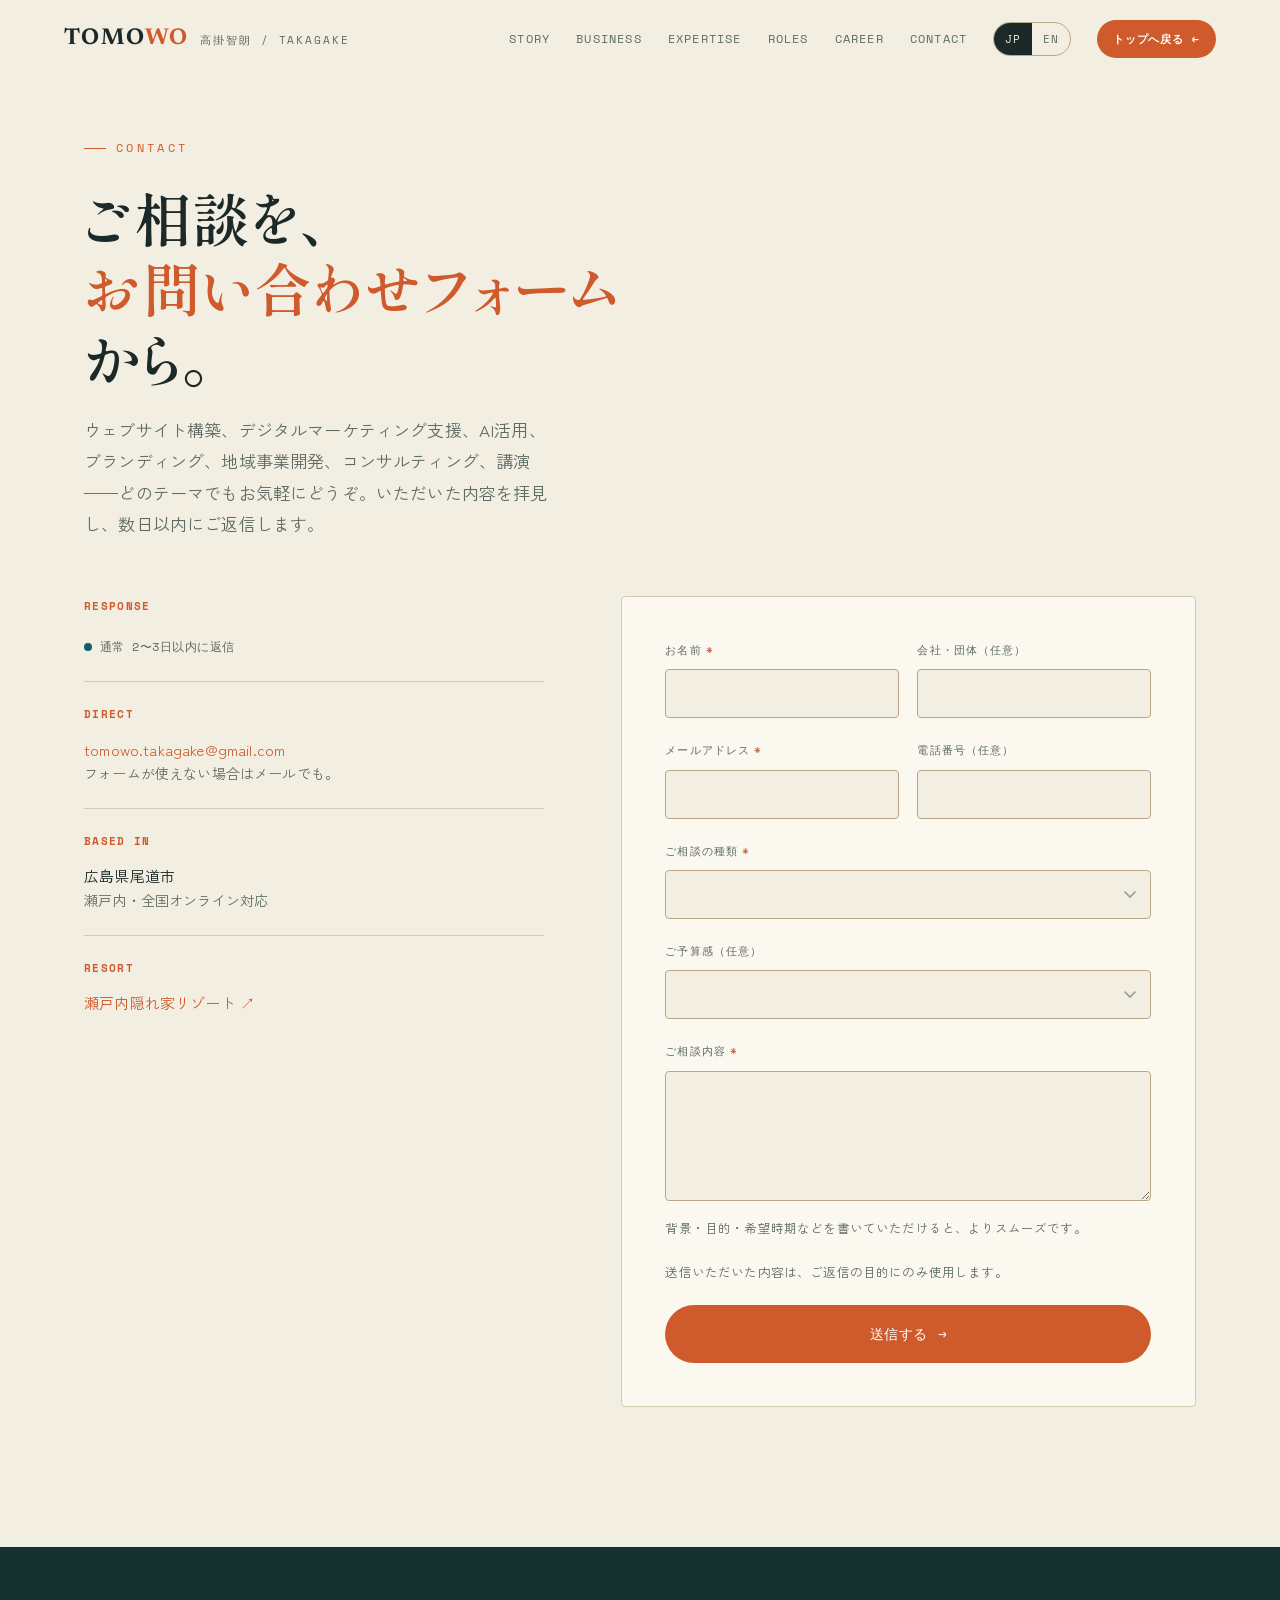
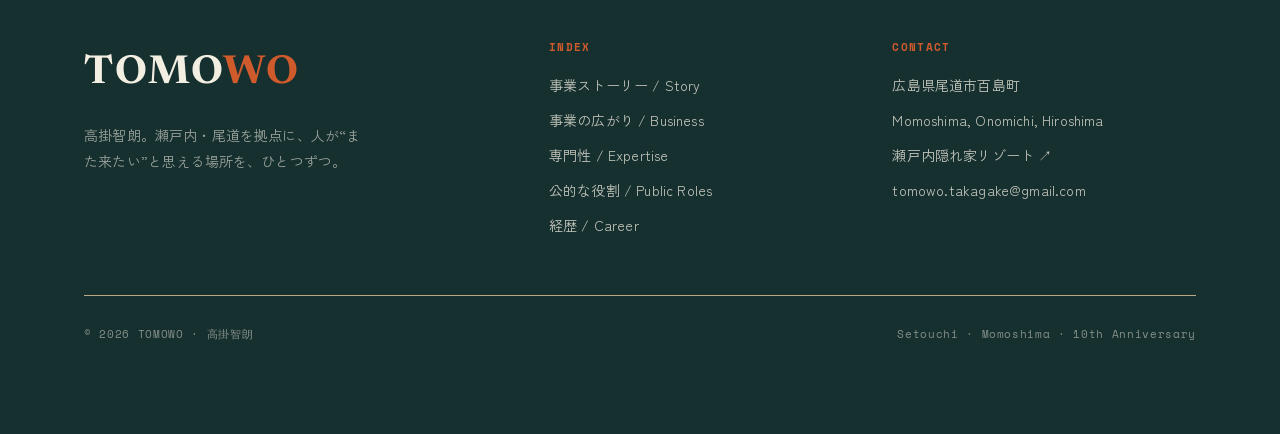
==== commit c70a3095: "Add files via upload" ====
--- a/contact.html
+++ b/contact.html
@@ -31,7 +31,7 @@
 <link rel="preconnect" href="https://fonts.googleapis.com">
 <link rel="preconnect" href="https://fonts.gstatic.com" crossorigin>
 <link href="https://fonts.googleapis.com/css2?family=Newsreader:ital,opsz,wght@0,6..72,400;0,6..72,500;0,6..72,600;1,6..72,400&family=Schibsted+Grotesk:wght@400;500;600;700;800&family=Space+Grotesk:wght@400;500;600;700&family=Space+Mono:wght@400;700&family=Shippori+Mincho+B1:wght@500;600;700&family=Zen+Kaku+Gothic+New:wght@400;500;700;900&family=Noto+Sans+JP:wght@400;500;700&display=swap" rel="stylesheet">
-<link rel="stylesheet" href="styles.css?v=8">
+<link rel="stylesheet" href="styles.css?v=11">
 
 <!-- ============ STRUCTURED DATA ============ -->
 <script type="application/ld+json">
@@ -45,7 +45,7 @@
   "about": {
     "@type": "Person",
     "name": "高掛智朗",
-    "alternateName": "Takagake Tomoaki",
+    "alternateName": "Takagake Tomowo",
     "email": "mailto:tomowo.takagake@gmail.com",
     "url": "https://takagake.github.io/tomowo/"
   }
@@ -62,7 +62,7 @@
 <nav class="nav">
   <a class="brand" href="index.html">
     <span class="logo">TOMO<b>WO</b></span>
-    <span class="role"><span class="l-jp">高掛智朗 / Takagake</span><span class="l-en">Takagake Tomoaki</span></span>
+    <span class="role"><span class="l-jp">高掛智朗 / Takagake</span><span class="l-en">Takagake Tomowo</span></span>
   </a>
   <div class="nav-right">
     <div class="nav-links">
@@ -85,7 +85,7 @@
 </nav>
 
 <!-- ============ DIRECTION SWITCHER ============ -->
-<div class="switcher" role="group" aria-label="Design direction">
+<div class="switcher" role="group" aria-label="Design direction" style="display:none !important;">
   <span class="sw-label">Design</span>
   <button data-go="a"><span class="dot"></span><span class="sw-name">Setouchi</span></button>
   <button data-go="b"><span class="dot"></span><span class="sw-name">Deep</span></button>
@@ -243,7 +243,7 @@
         <div class="logo">TOMO<b>WO</b></div>
         <p class="tagline">
           <span class="l-jp">高掛智朗。瀬戸内・尾道を拠点に、人が“また来たい”と思える場所を、ひとつずつ。</span>
-          <span class="l-en">Takagake Tomoaki — based in Onomichi by the Seto Inland Sea, making places people want to return to, one at a time.</span>
+          <span class="l-en">Takagake Tomowo — based in Onomichi by the Seto Inland Sea, making places people want to return to, one at a time.</span>
         </p>
       </div>
       <div class="col">
@@ -263,7 +263,7 @@
       </div>
     </div>
     <div class="footer-bottom">
-      <span><span class="l-jp">© 2026 TOMOWO · 高掛智朗</span><span class="l-en">© 2026 TOMOWO · Takagake Tomoaki</span></span>
+      <span><span class="l-jp">© 2026 TOMOWO · 高掛智朗</span><span class="l-en">© 2026 TOMOWO · Takagake Tomowo</span></span>
       <span>Setouchi · Momoshima · 10th Anniversary</span>
     </div>
   </div>
--- a/styles.css
+++ b/styles.css
@@ -263,15 +263,24 @@
 [data-theme="c"] .nav-cta { border-radius: 0; }
 
 @media (max-width: 880px) { .nav-links { display: none; } }
-@media (max-width: 600px) { .nav-cta { display: none; } }
+@media (max-width: 600px) {
+  /* Keep the CTA visible on phones as a floating, thumb-reachable button */
+  .nav-cta {
+    position: fixed; right: 16px; bottom: 16px; z-index: 130;
+    padding: 14px 22px; font-size: 12px;
+    box-shadow: 0 10px 26px rgba(20,17,13,.30);
+  }
+  .nav-cta:hover { transform: translateY(-2px); }
+}
 
 /* ============================================================
    DIRECTION SWITCHER (floating)
    ============================================================ */
 .switcher {
+  display: none !important;
   position: fixed; z-index: 120;
   bottom: 22px; left: 50%; transform: translateX(-50%);
-  display: flex; align-items: center; gap: 4px;
+  align-items: center; gap: 4px;
   padding: 7px 8px;
   background: #14110d; color: #f3eee2;
   border-radius: 100px;
@@ -482,8 +491,8 @@
 [data-theme="c"] .exp .h3en { font-family: var(--f-mono); font-size: 11px; letter-spacing: .1em; text-transform: uppercase; }
 .exp p { font-size: 14.5px; color: var(--ink-2); }
 .exp .chips { display: flex; flex-wrap: wrap; gap: 7px; margin-top: 4px; }
-.exp .chips span { font-family: var(--f-mono); font-size: 10.5px; letter-spacing: .04em; color: var(--ink); border: 1px solid var(--line-strong); padding: 4px 10px; border-radius: 100px; }
-[data-theme="c"] .exp .chips span { border-radius: 0; }
+.exp .chips > span { font-family: var(--f-mono); font-size: 10.5px; letter-spacing: .04em; color: var(--ink); border: 1px solid var(--line-strong); padding: 4px 10px; border-radius: 100px; }
+[data-theme="c"] .exp .chips > span { border-radius: 0; }
 @media (max-width: 880px) { .exp-grid { grid-template-columns: 1fr; } }
 
 /* ============================================================
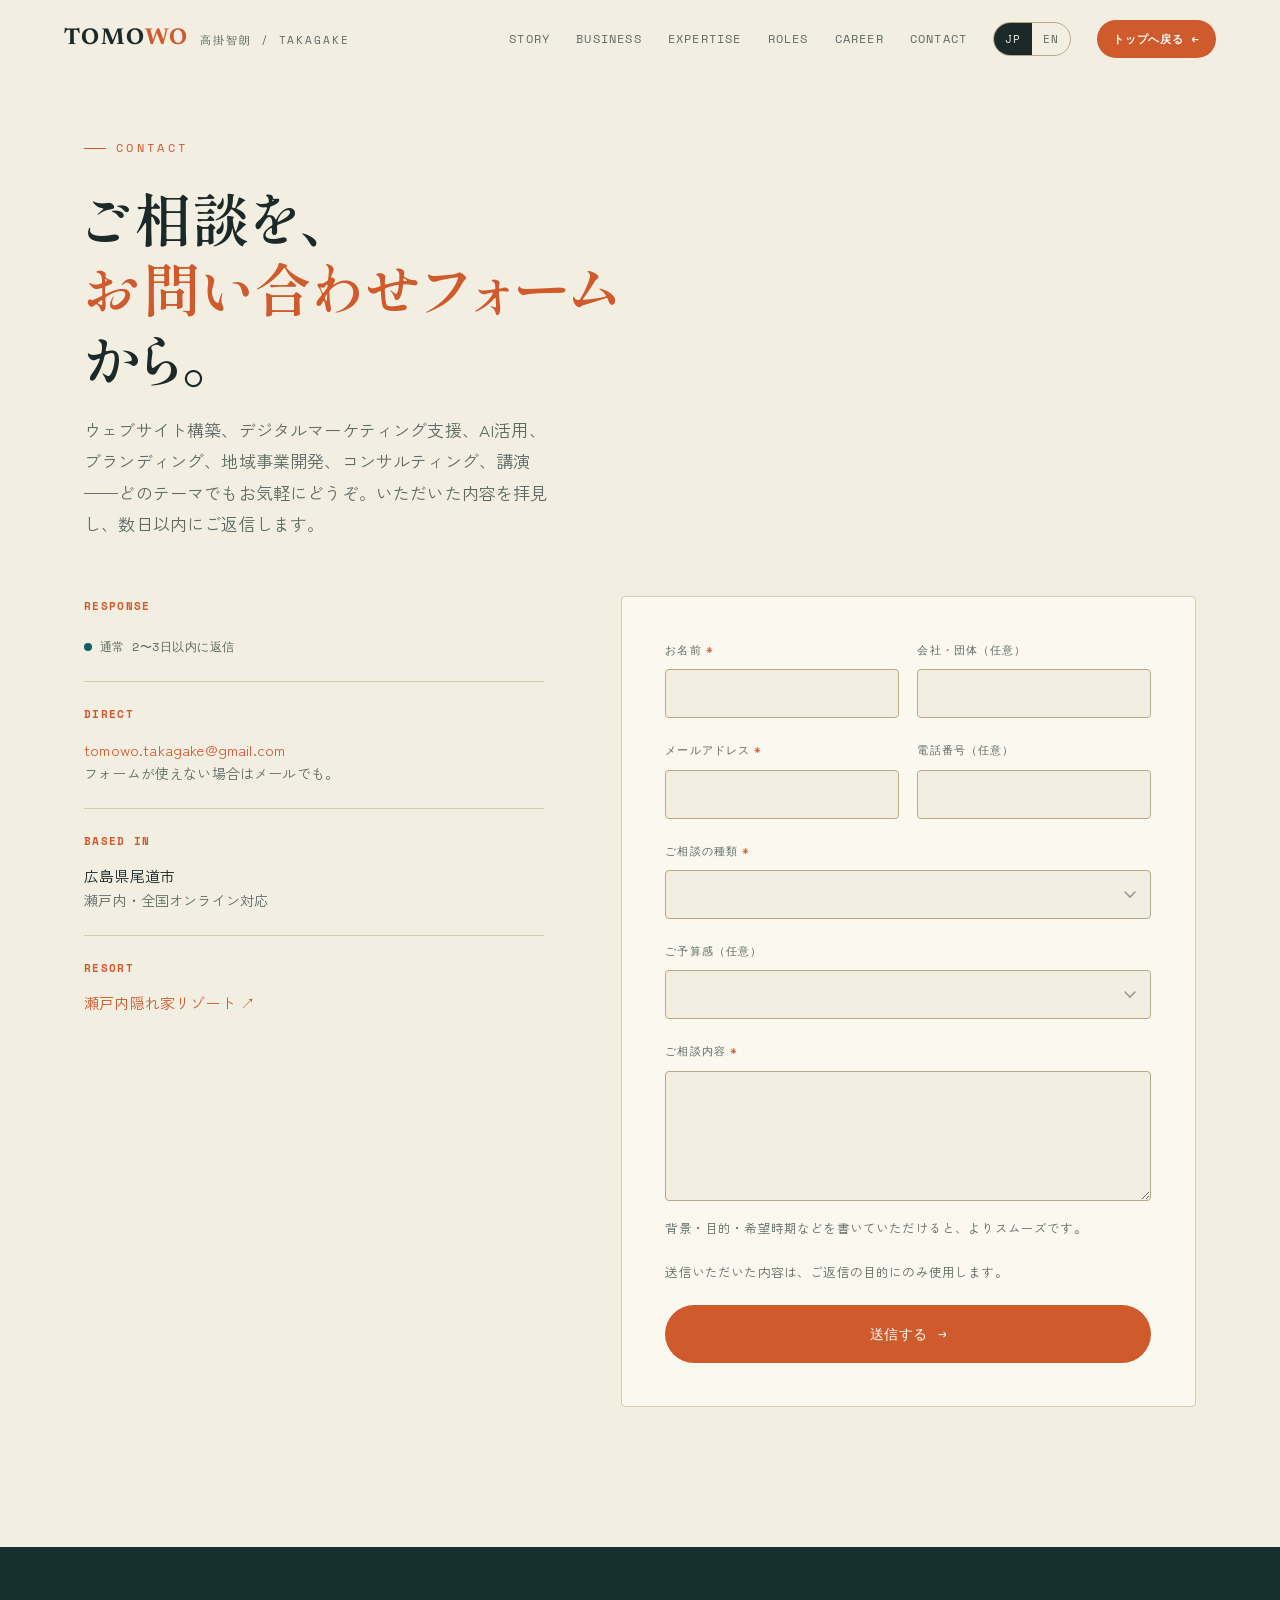
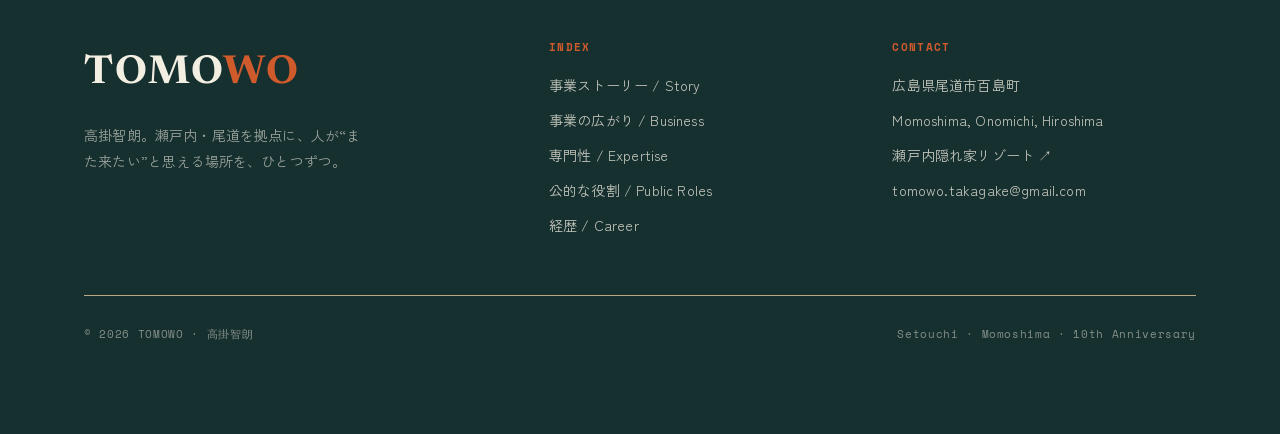
==== commit 127e38fd: "Add files via upload" ====
--- a/contact.html
+++ b/contact.html
@@ -25,13 +25,17 @@
 <meta property="og:title" content="お問い合わせ｜高掛智朗（TOMOWO）">
 <meta property="og:description" content="Web構築・デジタルマーケ・AI活用・コンサル・講演のご相談はお問い合わせフォームから。">
 <meta property="og:url" content="https://takagake.github.io/tomowo/contact.html">
-<meta property="og:image" content="https://setouchikakuregaresorts.jp/ciela/wp-content/uploads/sites/2/2023/02/rotation_stay_02-1.jpeg">
+<meta property="og:image" content="https://takagake.github.io/tomowo/images/og-tomowo.jpg">
+<meta property="og:image:width" content="1200">
+<meta property="og:image:height" content="800">
+<meta property="og:image:alt" content="瀬戸内・百島のビーチでSUPと一緒に立つ高掛智朗 — TOMOWO">
 <meta name="twitter:card" content="summary_large_image">
+<meta name="twitter:image" content="https://takagake.github.io/tomowo/images/og-tomowo.jpg">
 
 <link rel="preconnect" href="https://fonts.googleapis.com">
 <link rel="preconnect" href="https://fonts.gstatic.com" crossorigin>
 <link href="https://fonts.googleapis.com/css2?family=Newsreader:ital,opsz,wght@0,6..72,400;0,6..72,500;0,6..72,600;1,6..72,400&family=Schibsted+Grotesk:wght@400;500;600;700;800&family=Space+Grotesk:wght@400;500;600;700&family=Space+Mono:wght@400;700&family=Shippori+Mincho+B1:wght@500;600;700&family=Zen+Kaku+Gothic+New:wght@400;500;700;900&family=Noto+Sans+JP:wght@400;500;700&display=swap" rel="stylesheet">
-<link rel="stylesheet" href="styles.css?v=11">
+<link rel="stylesheet" href="styles.css?v=12">
 
 <!-- ============ STRUCTURED DATA ============ -->
 <script type="application/ld+json">
--- a/styles.css
+++ b/styles.css
@@ -216,7 +216,7 @@
   border-bottom: 1px solid var(--line);
   padding-block: 12px;
 }
-.brand { display: flex; align-items: baseline; gap: 12px; }
+.brand { display: flex; align-items: baseline; gap: 12px; color: inherit; text-decoration: none; }
 .brand .logo {
   font-family: var(--f-display);
   font-weight: 700;
@@ -261,16 +261,30 @@
 .nav-cta .arr { transition: transform .25s; }
 .nav-cta:hover .arr { transform: translateX(3px); }
 [data-theme="c"] .nav-cta { border-radius: 0; }
-
-@media (max-width: 880px) { .nav-links { display: none; } }
-@media (max-width: 600px) {
-  /* Keep the CTA visible on phones as a floating, thumb-reachable button */
-  .nav-cta {
+.mobile-cta { display: none; }
+
+@media (max-width: 880px) {
+  .nav-links { display: none; }
+  /* Hide the in-nav CTA and hand off to a body-level floating button, so it can't
+     be trapped by the scrolled nav's backdrop-filter containing block */
+  .nav-cta { display: none; }
+  .mobile-cta {
+    display: inline-flex; align-items: center; gap: 8px;
     position: fixed; right: 16px; bottom: 16px; z-index: 130;
-    padding: 14px 22px; font-size: 12px;
+    font-family: var(--f-mono); font-size: 12px; letter-spacing: .08em;
+    text-transform: uppercase; font-weight: 600; white-space: nowrap;
+    padding: 14px 22px; border-radius: 100px; text-decoration: none;
+    background: var(--accent); color: #fff;
     box-shadow: 0 10px 26px rgba(20,17,13,.30);
+    transition: transform .25s;
   }
-  .nav-cta:hover { transform: translateY(-2px); }
+  [data-theme="c"] .mobile-cta { border-radius: 0; }
+  .mobile-cta .arr { transition: transform .25s; }
+  .mobile-cta:hover { transform: translateY(-2px); }
+}
+@media (max-width: 420px) {
+  .brand .role { display: none; }
+  .brand .logo { font-size: 20px; }
 }
 
 /* ============================================================
@@ -522,6 +536,25 @@
   .tl-flag { grid-column: 2; justify-self: start; margin-top: 8px; }
 }
 
+/* Collapsible career timeline (progressive enhancement) */
+.tl-more { display: none; justify-content: center; margin-top: clamp(22px,3vw,34px); }
+.js .tl-more { display: flex; }
+.tl-toggle {
+  display: inline-flex; align-items: center; gap: 10px; cursor: pointer;
+  font-family: var(--f-mono); font-size: 12px; letter-spacing: .08em; text-transform: uppercase;
+  color: var(--ink); background: transparent; border: 1px solid var(--line-strong);
+  padding: 13px 26px; border-radius: 100px;
+  transition: background .25s, color .25s, border-color .25s;
+}
+.tl-toggle:hover { background: var(--ink); color: var(--bg); border-color: var(--ink); }
+[data-theme="c"] .tl-toggle { border-radius: 0; }
+.tl-toggle .tl-ico { font-family: var(--f-display); font-size: 15px; line-height: 1; transition: transform .3s var(--ease); }
+.tl-toggle[aria-expanded="true"] .tl-ico { transform: rotate(45deg); }
+.tl-toggle .tl-less-label { display: none; }
+.tl-toggle[aria-expanded="true"] .tl-more-label { display: none; }
+.tl-toggle[aria-expanded="true"] .tl-less-label { display: inline; }
+.js .tl.is-collapsed .tl-row:nth-child(n+6) { display: none; }
+
 /* ============================================================
    IMPACT
    ============================================================ */
@@ -617,6 +650,47 @@
 @media (max-width: 820px) { .svc-grid { grid-template-columns: 1fr; } }
 
 /* ============================================================
+   PLAYBOOK — 勝ちパターン
+   ============================================================ */
+.playbook { background: var(--bg-2); }
+.playbook .lead-note { max-width: 60ch; margin-top: 18px; color: var(--ink-2); font-size: clamp(14.5px,1.5vw,16px); line-height: 1.85; }
+
+.play-core {
+  display: grid; grid-template-columns: 1.15fr .85fr; gap: clamp(28px,4vw,60px);
+  align-items: center; background: var(--bg-dark); color: var(--ink-on-dark);
+  border-radius: var(--r); padding: clamp(30px,4vw,58px);
+  margin: clamp(34px,4.5vw,54px) 0 clamp(26px,3.5vw,40px);
+}
+[data-theme="c"] .play-core { border-radius: 0; }
+.play-core .ar { font-family: var(--f-mono); font-size: 12px; color: var(--accent); letter-spacing: .04em; margin-bottom: 18px; display: inline-flex; gap: 10px; align-items: center; }
+.play-core .ar::before { content: ""; width: 26px; height: 1px; background: var(--accent); }
+.play-core h3 { font-family: var(--f-jp-display); font-weight: 600; font-size: clamp(22px,2.9vw,33px); line-height: 1.45; margin-bottom: 18px; }
+[data-theme="a"] .play-core h3 { font-family: var(--f-jp-mincho); }
+.play-core h3 .accent { color: var(--accent); }
+.play-core p { font-size: 15px; line-height: 1.9; color: color-mix(in oklab, var(--ink-on-dark) 78%, transparent); max-width: 48ch; }
+.play-core-stats { display: grid; gap: clamp(16px,2vw,22px); }
+.pc-stat { border-top: 1px solid var(--line-strong); padding-top: clamp(14px,1.6vw,18px); }
+.pc-stat:first-child { border-top: 0; padding-top: 0; }
+.pc-num { font-family: var(--f-display); font-weight: 600; font-size: clamp(32px,4vw,50px); line-height: 1; letter-spacing: -.02em; display: flex; align-items: baseline; gap: 5px; color: var(--ink-on-dark); }
+.pc-num .u { font-size: .4em; color: var(--accent); font-family: var(--f-mono); letter-spacing: 0; }
+.pc-lab { margin-top: 9px; font-size: 13.5px; line-height: 1.55; color: color-mix(in oklab, var(--ink-on-dark) 62%, transparent); }
+
+.play-grid { display: grid; grid-template-columns: repeat(4,1fr); gap: 1px; background: var(--line); border: 1px solid var(--line); }
+.play-step { background: var(--bg); padding: clamp(24px,2.6vw,34px); display: flex; flex-direction: column; gap: 12px; }
+.play-step .no { font-family: var(--f-mono); font-size: 12px; color: var(--accent); letter-spacing: .12em; }
+.play-step h3 { font-family: var(--f-jp-display); font-size: clamp(18px,1.9vw,22px); font-weight: 600; line-height: 1.4; }
+.play-step .h3en { font-family: var(--f-display); font-size: 13px; color: var(--ink-2); letter-spacing: 0; margin-top: -8px; }
+[data-theme="c"] .play-step .h3en { font-family: var(--f-mono); font-size: 11px; letter-spacing: .1em; text-transform: uppercase; }
+.play-step p { font-size: 14px; color: var(--ink-2); line-height: 1.78; }
+.play-step .chips { display: flex; flex-wrap: wrap; gap: 7px; margin-top: auto; padding-top: 6px; }
+.play-step .chips > span { font-family: var(--f-mono); font-size: 10px; letter-spacing: .04em; color: var(--ink); border: 1px solid var(--line-strong); padding: 4px 9px; border-radius: 100px; }
+[data-theme="c"] .play-step .chips > span { border-radius: 0; }
+
+@media (max-width: 1000px) { .play-grid { grid-template-columns: repeat(2,1fr); } }
+@media (max-width: 880px) { .play-core { grid-template-columns: 1fr; } }
+@media (max-width: 560px) { .play-grid { grid-template-columns: 1fr; } }
+
+/* ============================================================
    FOOTER
    ============================================================ */
 .footer { background: var(--bg-dark); color: var(--ink-on-dark); padding-block: clamp(56px,7vw,90px); }
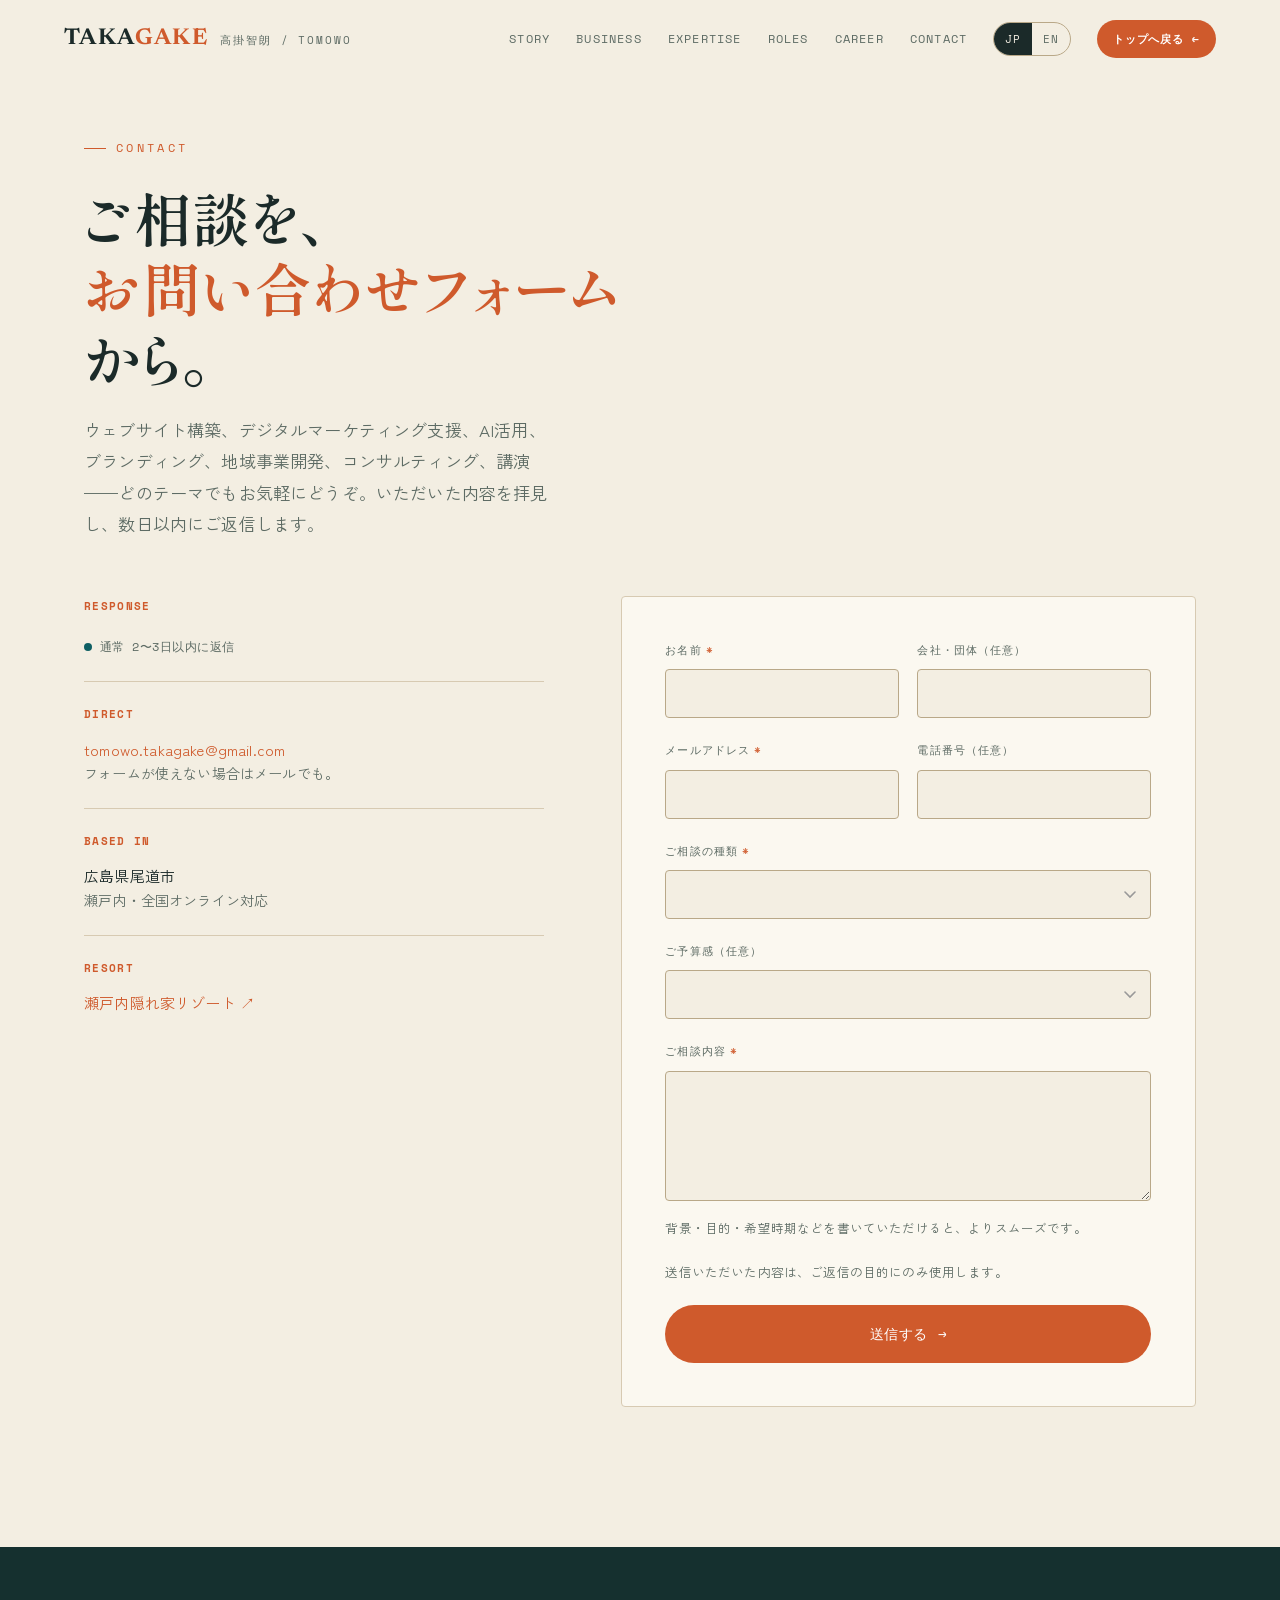
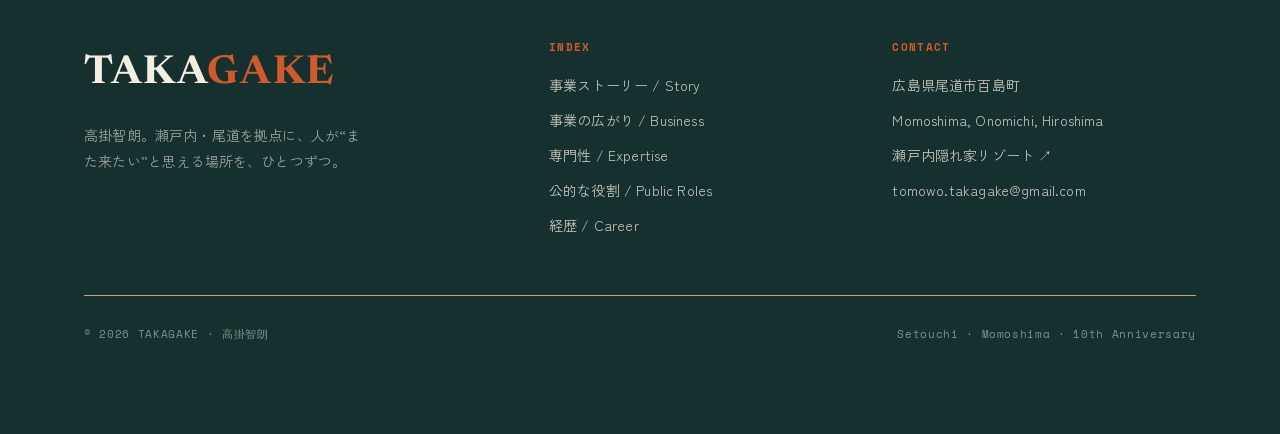
==== commit d5eac978: "Add files via upload" ====
--- a/contact.html
+++ b/contact.html
@@ -13,39 +13,39 @@
 <!-- End Google Tag Manager -->
 
 <!-- ============ SEO ============ -->
-<title>お問い合わせ｜高掛智朗（TOMOWO）｜瀬戸内・尾道のデジタルマーケ & 地域事業</title>
-<meta name="description" content="高掛智朗（TOMOWO）へのお問い合わせ。Webサイト構築、デジタルマーケティング支援、AI活用、ブランディング、地域事業開発、コンサルティング、講演のご相談はこちらのフォームから。瀬戸内・尾道を拠点に対応します。">
+<title>お問い合わせ｜高掛智朗（TAKAGAKE）｜瀬戸内・尾道のデジタルマーケ & 地域事業</title>
+<meta name="description" content="高掛智朗（TAKAGAKE）へのお問い合わせ。Webサイト構築、デジタルマーケティング支援、AI活用、ブランディング、地域事業開発、コンサルティング、講演のご相談はこちらのフォームから。瀬戸内・尾道を拠点に対応します。">
 <meta name="robots" content="index, follow, max-image-preview:large">
 <meta name="theme-color" content="#cf5a2c">
 <link rel="canonical" href="https://takagake.github.io/tomowo/contact.html">
 
 <meta property="og:type" content="website">
-<meta property="og:site_name" content="TOMOWO — 高掛智朗">
+<meta property="og:site_name" content="TAKAGAKE — 高掛智朗">
 <meta property="og:locale" content="ja_JP">
-<meta property="og:title" content="お問い合わせ｜高掛智朗（TOMOWO）">
+<meta property="og:title" content="お問い合わせ｜高掛智朗（TAKAGAKE）">
 <meta property="og:description" content="Web構築・デジタルマーケ・AI活用・コンサル・講演のご相談はお問い合わせフォームから。">
 <meta property="og:url" content="https://takagake.github.io/tomowo/contact.html">
 <meta property="og:image" content="https://takagake.github.io/tomowo/images/og-tomowo.jpg">
 <meta property="og:image:width" content="1200">
 <meta property="og:image:height" content="800">
-<meta property="og:image:alt" content="瀬戸内・百島のビーチでSUPと一緒に立つ高掛智朗 — TOMOWO">
+<meta property="og:image:alt" content="瀬戸内・百島のビーチでSUPと一緒に立つ高掛智朗 — TAKAGAKE">
 <meta name="twitter:card" content="summary_large_image">
 <meta name="twitter:image" content="https://takagake.github.io/tomowo/images/og-tomowo.jpg">
 
 <link rel="preconnect" href="https://fonts.googleapis.com">
 <link rel="preconnect" href="https://fonts.gstatic.com" crossorigin>
 <link href="https://fonts.googleapis.com/css2?family=Newsreader:ital,opsz,wght@0,6..72,400;0,6..72,500;0,6..72,600;1,6..72,400&family=Schibsted+Grotesk:wght@400;500;600;700;800&family=Space+Grotesk:wght@400;500;600;700&family=Space+Mono:wght@400;700&family=Shippori+Mincho+B1:wght@500;600;700&family=Zen+Kaku+Gothic+New:wght@400;500;700;900&family=Noto+Sans+JP:wght@400;500;700&display=swap" rel="stylesheet">
-<link rel="stylesheet" href="styles.css?v=12">
+<link rel="stylesheet" href="styles.css?v=13">
 
 <!-- ============ STRUCTURED DATA ============ -->
 <script type="application/ld+json">
 {
   "@context": "https://schema.org",
   "@type": "ContactPage",
-  "name": "お問い合わせ｜TOMOWO（高掛智朗）",
+  "name": "お問い合わせ｜TAKAGAKE（高掛智朗）",
   "url": "https://takagake.github.io/tomowo/contact.html",
   "inLanguage": "ja",
-  "isPartOf": { "@type": "WebSite", "name": "TOMOWO — 高掛智朗", "url": "https://takagake.github.io/tomowo/" },
+  "isPartOf": { "@type": "WebSite", "name": "TAKAGAKE — 高掛智朗", "url": "https://takagake.github.io/tomowo/" },
   "about": {
     "@type": "Person",
     "name": "高掛智朗",
@@ -65,8 +65,8 @@
 <!-- ============ NAV ============ -->
 <nav class="nav">
   <a class="brand" href="index.html">
-    <span class="logo">TOMO<b>WO</b></span>
-    <span class="role"><span class="l-jp">高掛智朗 / Takagake</span><span class="l-en">Takagake Tomowo</span></span>
+    <span class="logo">TAKA<b>GAKE</b></span>
+    <span class="role"><span class="l-jp">高掛智朗 / Tomowo</span><span class="l-en">Tomowo</span></span>
   </a>
   <div class="nav-right">
     <div class="nav-links">
@@ -202,7 +202,7 @@
           </div>
 
           <!-- FormSubmit config -->
-          <input type="hidden" name="_subject" value="【TOMOWO】お問い合わせフォームより">
+          <input type="hidden" name="_subject" value="【TAKAGAKE】お問い合わせフォームより">
           <input type="hidden" name="_template" value="table">
           <input type="hidden" name="_captcha" value="false">
 
@@ -244,7 +244,7 @@
   <div class="wrap">
     <div class="footer-top">
       <div>
-        <div class="logo">TOMO<b>WO</b></div>
+        <div class="logo">TAKA<b>GAKE</b></div>
         <p class="tagline">
           <span class="l-jp">高掛智朗。瀬戸内・尾道を拠点に、人が“また来たい”と思える場所を、ひとつずつ。</span>
           <span class="l-en">Takagake Tomowo — based in Onomichi by the Seto Inland Sea, making places people want to return to, one at a time.</span>
@@ -267,7 +267,7 @@
       </div>
     </div>
     <div class="footer-bottom">
-      <span><span class="l-jp">© 2026 TOMOWO · 高掛智朗</span><span class="l-en">© 2026 TOMOWO · Takagake Tomowo</span></span>
+      <span><span class="l-jp">© 2026 TAKAGAKE · 高掛智朗</span><span class="l-en">© 2026 TAKAGAKE · Takagake Tomowo</span></span>
       <span>Setouchi · Momoshima · 10th Anniversary</span>
     </div>
   </div>
--- a/styles.css
+++ b/styles.css
@@ -140,6 +140,7 @@
   transition: background .5s var(--ease), color .5s var(--ease);
 }
 
+noscript { display: none !important; }
 .wrap { max-width: var(--maxw); margin: 0 auto; padding-inline: var(--pad); }
 
 section { position: relative; }
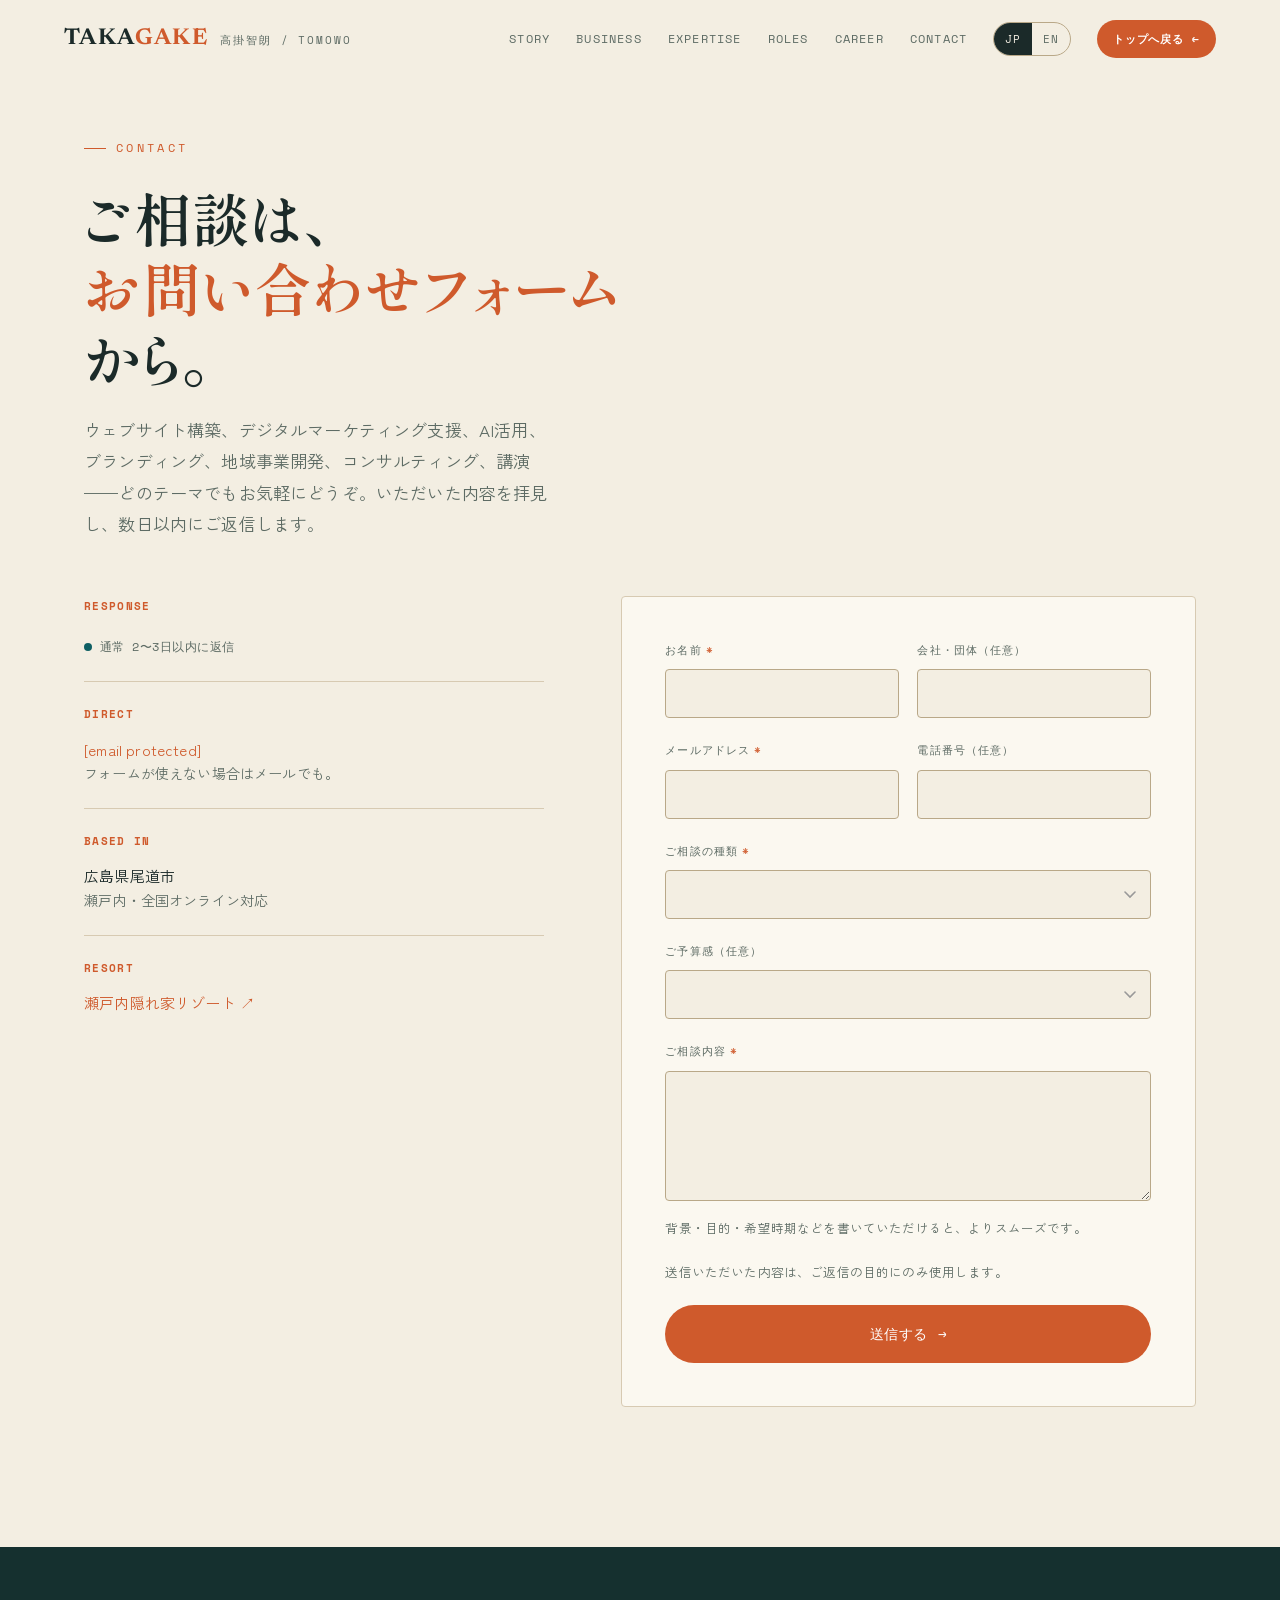
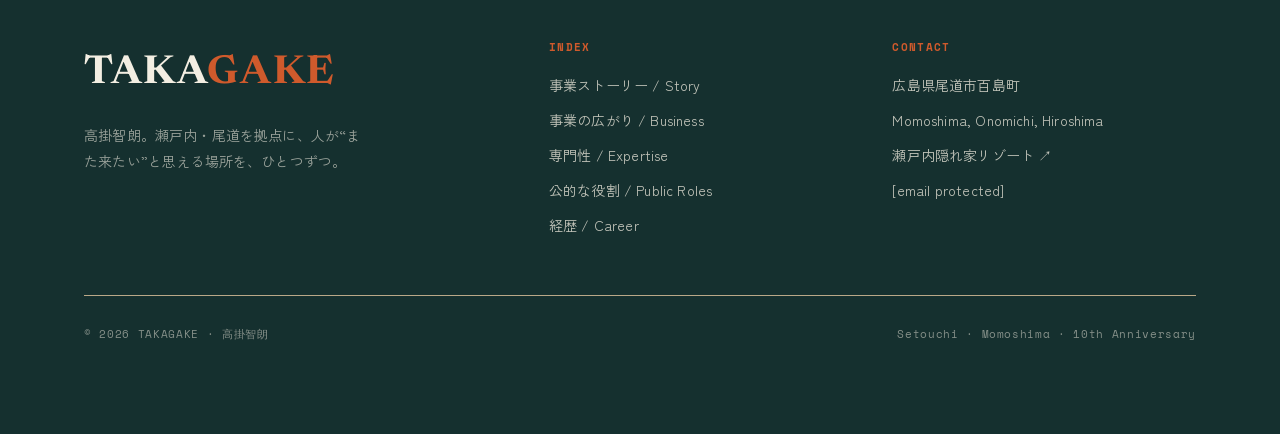
==== commit bc96c58a: "Add files via upload" ====
--- a/contact.html
+++ b/contact.html
@@ -102,7 +102,7 @@
     <div class="contact-head">
       <div class="kicker">Contact</div>
       <h1>
-        <span class="l-jp">ご相談を、<br><span class="accent">お問い合わせフォーム</span>から。</span>
+        <span class="l-jp">ご相談は、<br><span class="accent">お問い合わせフォーム</span>から。</span>
         <span class="l-en">Let's talk —<br>through the <span class="accent">contact form</span>.</span>
       </h1>
       <p class="lead">
@@ -120,7 +120,7 @@
         </div>
         <div class="aside-block">
           <h4>Direct</h4>
-          <p><a href="mailto:tomowo.takagake@gmail.com">tomowo.takagake@gmail.com</a></p>
+          <p><a href="/cdn-cgi/l/email-protection#cbbfa4a6a4bca4e5bfaaa0aaacaaa0ae8baca6aaa2a7e5a8a4a6"><span class="__cf_email__" data-cfemail="a3d7ccceccd4cc8dd7c2c8c2c4c2c8c6e3c4cec2cacf8dc0ccce">[email&#160;protected]</span></a></p>
           <p class="muted"><span class="l-jp">フォームが使えない場合はメールでも。</span><span class="l-en">Prefer email? That works too.</span></p>
         </div>
         <div class="aside-block">
@@ -219,8 +219,8 @@
           <div class="form-error" id="formError">
             <span>⚠️</span>
             <span>
-              <span class="l-jp">送信に失敗しました。お手数ですが <a href="mailto:tomowo.takagake@gmail.com">メールで直接ご連絡</a> いただくか、時間をおいて再度お試しください。</span>
-              <span class="l-en">Sending failed. Please <a href="mailto:tomowo.takagake@gmail.com">email me directly</a> or try again shortly.</span>
+              <span class="l-jp">送信に失敗しました。お手数ですが <a href="/cdn-cgi/l/email-protection#99edf6f4f6eef6b7edf8f2f8fef8f2fcd9fef4f8f0f5b7faf6f4">メールで直接ご連絡</a> いただくか、時間をおいて再度お試しください。</span>
+              <span class="l-en">Sending failed. Please <a href="/cdn-cgi/l/email-protection#3c485351534b5312485d575d5b5d57597c5b515d5550125f5351">email me directly</a> or try again shortly.</span>
             </span>
           </div>
         </form>
@@ -263,7 +263,7 @@
         <p class="l-jp">広島県尾道市百島町</p>
         <p>Momoshima, Onomichi, Hiroshima</p>
         <a href="https://setouchikakuregaresorts.jp/" target="_blank" rel="noopener"><span class="l-jp">瀬戸内隠れ家リゾート ↗</span><span class="l-en">Setouchi Kakurega Resort ↗</span></a>
-        <a href="mailto:tomowo.takagake@gmail.com">tomowo.takagake@gmail.com</a>
+        <a href="/cdn-cgi/l/email-protection#582c3735372f37762c3933393f39333d183f35393134763b3735"><span class="__cf_email__" data-cfemail="f4809b999b839bda80959f9593959f91b49399959d98da979b99">[email&#160;protected]</span></a>
       </div>
     </div>
     <div class="footer-bottom">
@@ -273,7 +273,7 @@
   </div>
 </footer>
 
-<script src="main.js?v=6"></script>
+<script data-cfasync="false" src="/cdn-cgi/scripts/5c5dd728/cloudflare-static/email-decode.min.js"></script><script src="main.js?v=6"></script>
 <script src="contact.js?v=1"></script>
 </body>
 </html>
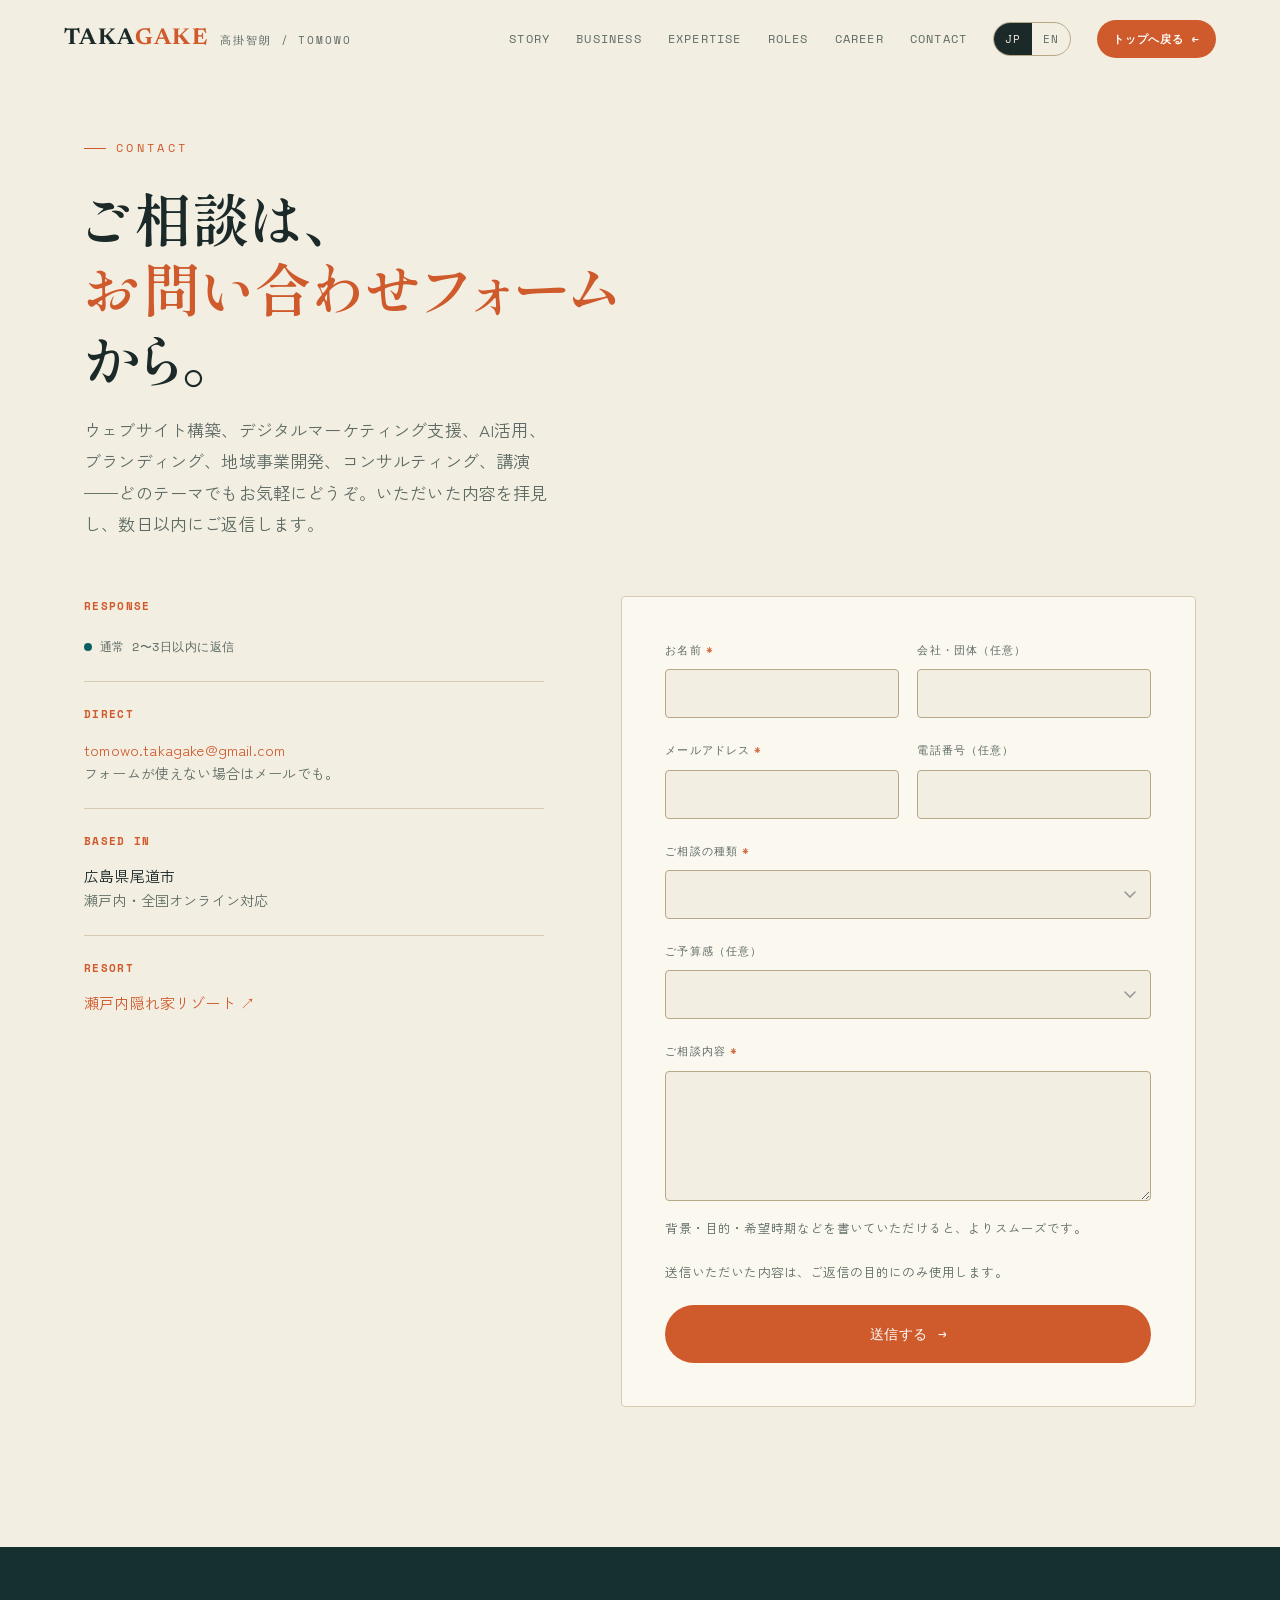
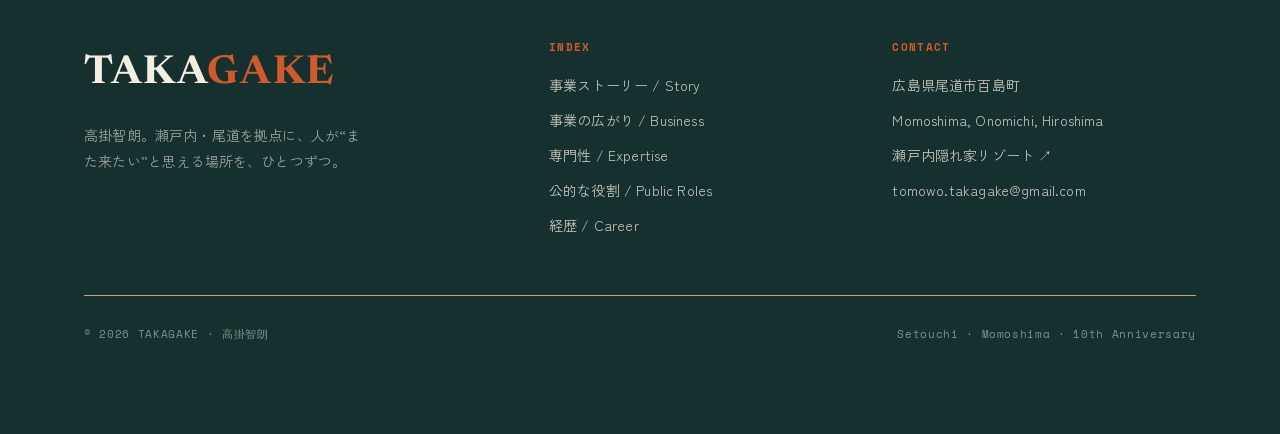
==== commit 3261c62e: "Add files via upload" ====
--- a/contact.html
+++ b/contact.html
@@ -35,7 +35,7 @@
 <link rel="preconnect" href="https://fonts.googleapis.com">
 <link rel="preconnect" href="https://fonts.gstatic.com" crossorigin>
 <link href="https://fonts.googleapis.com/css2?family=Newsreader:ital,opsz,wght@0,6..72,400;0,6..72,500;0,6..72,600;1,6..72,400&family=Schibsted+Grotesk:wght@400;500;600;700;800&family=Space+Grotesk:wght@400;500;600;700&family=Space+Mono:wght@400;700&family=Shippori+Mincho+B1:wght@500;600;700&family=Zen+Kaku+Gothic+New:wght@400;500;700;900&family=Noto+Sans+JP:wght@400;500;700&display=swap" rel="stylesheet">
-<link rel="stylesheet" href="styles.css?v=13">
+<link rel="stylesheet" href="styles.css?v=14">
 
 <!-- ============ STRUCTURED DATA ============ -->
 <script type="application/ld+json">
@@ -120,7 +120,7 @@
         </div>
         <div class="aside-block">
           <h4>Direct</h4>
-          <p><a href="/cdn-cgi/l/email-protection#cbbfa4a6a4bca4e5bfaaa0aaacaaa0ae8baca6aaa2a7e5a8a4a6"><span class="__cf_email__" data-cfemail="a3d7ccceccd4cc8dd7c2c8c2c4c2c8c6e3c4cec2cacf8dc0ccce">[email&#160;protected]</span></a></p>
+          <p><a href="mailto:tomowo.takagake@gmail.com">tomowo.takagake@gmail.com</a></p>
           <p class="muted"><span class="l-jp">フォームが使えない場合はメールでも。</span><span class="l-en">Prefer email? That works too.</span></p>
         </div>
         <div class="aside-block">
@@ -219,8 +219,8 @@
           <div class="form-error" id="formError">
             <span>⚠️</span>
             <span>
-              <span class="l-jp">送信に失敗しました。お手数ですが <a href="/cdn-cgi/l/email-protection#99edf6f4f6eef6b7edf8f2f8fef8f2fcd9fef4f8f0f5b7faf6f4">メールで直接ご連絡</a> いただくか、時間をおいて再度お試しください。</span>
-              <span class="l-en">Sending failed. Please <a href="/cdn-cgi/l/email-protection#3c485351534b5312485d575d5b5d57597c5b515d5550125f5351">email me directly</a> or try again shortly.</span>
+              <span class="l-jp">送信に失敗しました。お手数ですが <a href="mailto:tomowo.takagake@gmail.com">メールで直接ご連絡</a> いただくか、時間をおいて再度お試しください。</span>
+              <span class="l-en">Sending failed. Please <a href="mailto:tomowo.takagake@gmail.com">email me directly</a> or try again shortly.</span>
             </span>
           </div>
         </form>
@@ -263,7 +263,7 @@
         <p class="l-jp">広島県尾道市百島町</p>
         <p>Momoshima, Onomichi, Hiroshima</p>
         <a href="https://setouchikakuregaresorts.jp/" target="_blank" rel="noopener"><span class="l-jp">瀬戸内隠れ家リゾート ↗</span><span class="l-en">Setouchi Kakurega Resort ↗</span></a>
-        <a href="/cdn-cgi/l/email-protection#582c3735372f37762c3933393f39333d183f35393134763b3735"><span class="__cf_email__" data-cfemail="f4809b999b839bda80959f9593959f91b49399959d98da979b99">[email&#160;protected]</span></a>
+        <a href="mailto:tomowo.takagake@gmail.com">tomowo.takagake@gmail.com</a>
       </div>
     </div>
     <div class="footer-bottom">
@@ -273,7 +273,7 @@
   </div>
 </footer>
 
-<script data-cfasync="false" src="/cdn-cgi/scripts/5c5dd728/cloudflare-static/email-decode.min.js"></script><script src="main.js?v=6"></script>
+<script src="main.js?v=6"></script>
 <script src="contact.js?v=1"></script>
 </body>
 </html>
--- a/styles.css
+++ b/styles.css
@@ -284,8 +284,16 @@
   .mobile-cta:hover { transform: translateY(-2px); }
 }
 @media (max-width: 420px) {
-  .brand .role { display: none; }
-  .brand .logo { font-size: 20px; }
+  /* iPhone widths: keep the "高掛智朗 / Tomowo" subtitle visible by shrinking
+     the lockup to fit on one line instead of hiding it */
+  .nav { padding-inline: 16px; }
+  .brand { gap: 7px; }
+  .brand .logo { font-size: 18px; letter-spacing: .03em; }
+  .brand .role { font-size: 9px; letter-spacing: .08em; white-space: nowrap; }
+}
+@media (max-width: 340px) {
+  .brand .logo { font-size: 15.5px; }
+  .brand .role { font-size: 7.2px; letter-spacing: .04em; }
 }
 
 /* ============================================================
